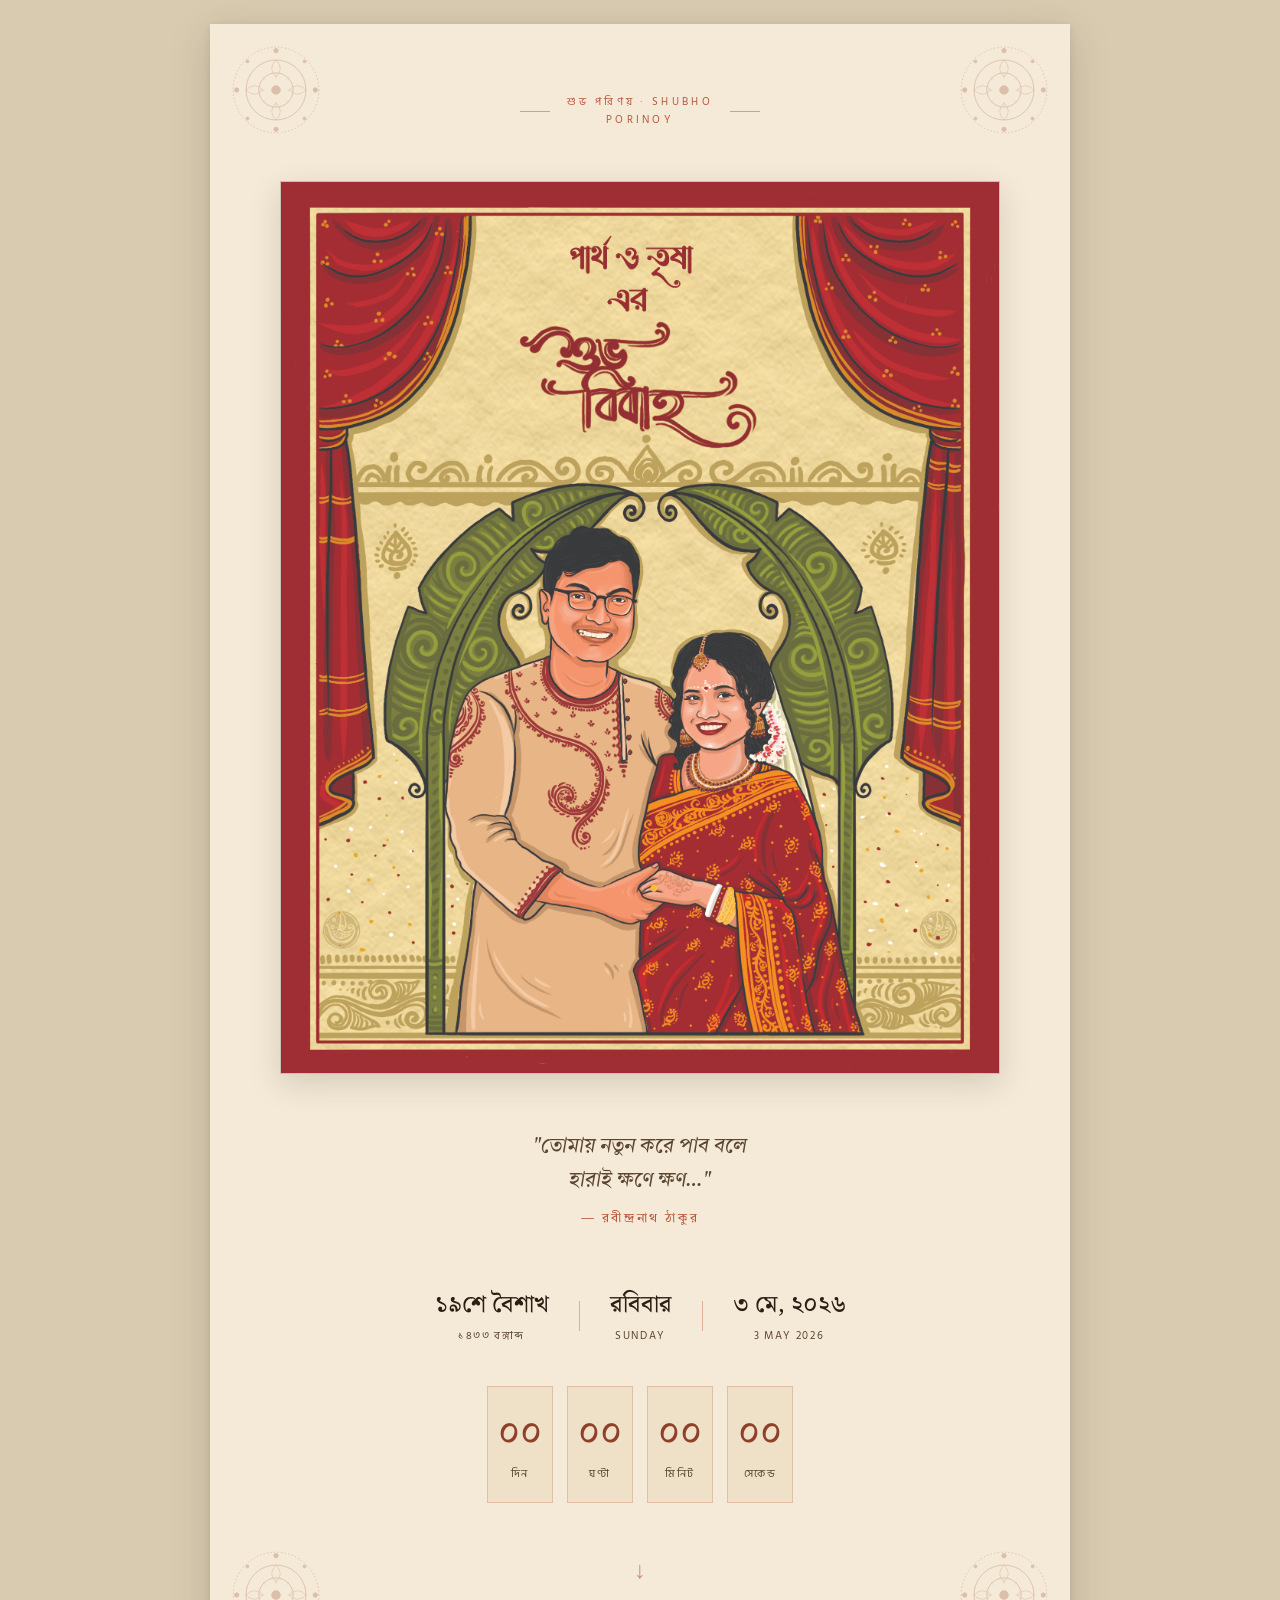
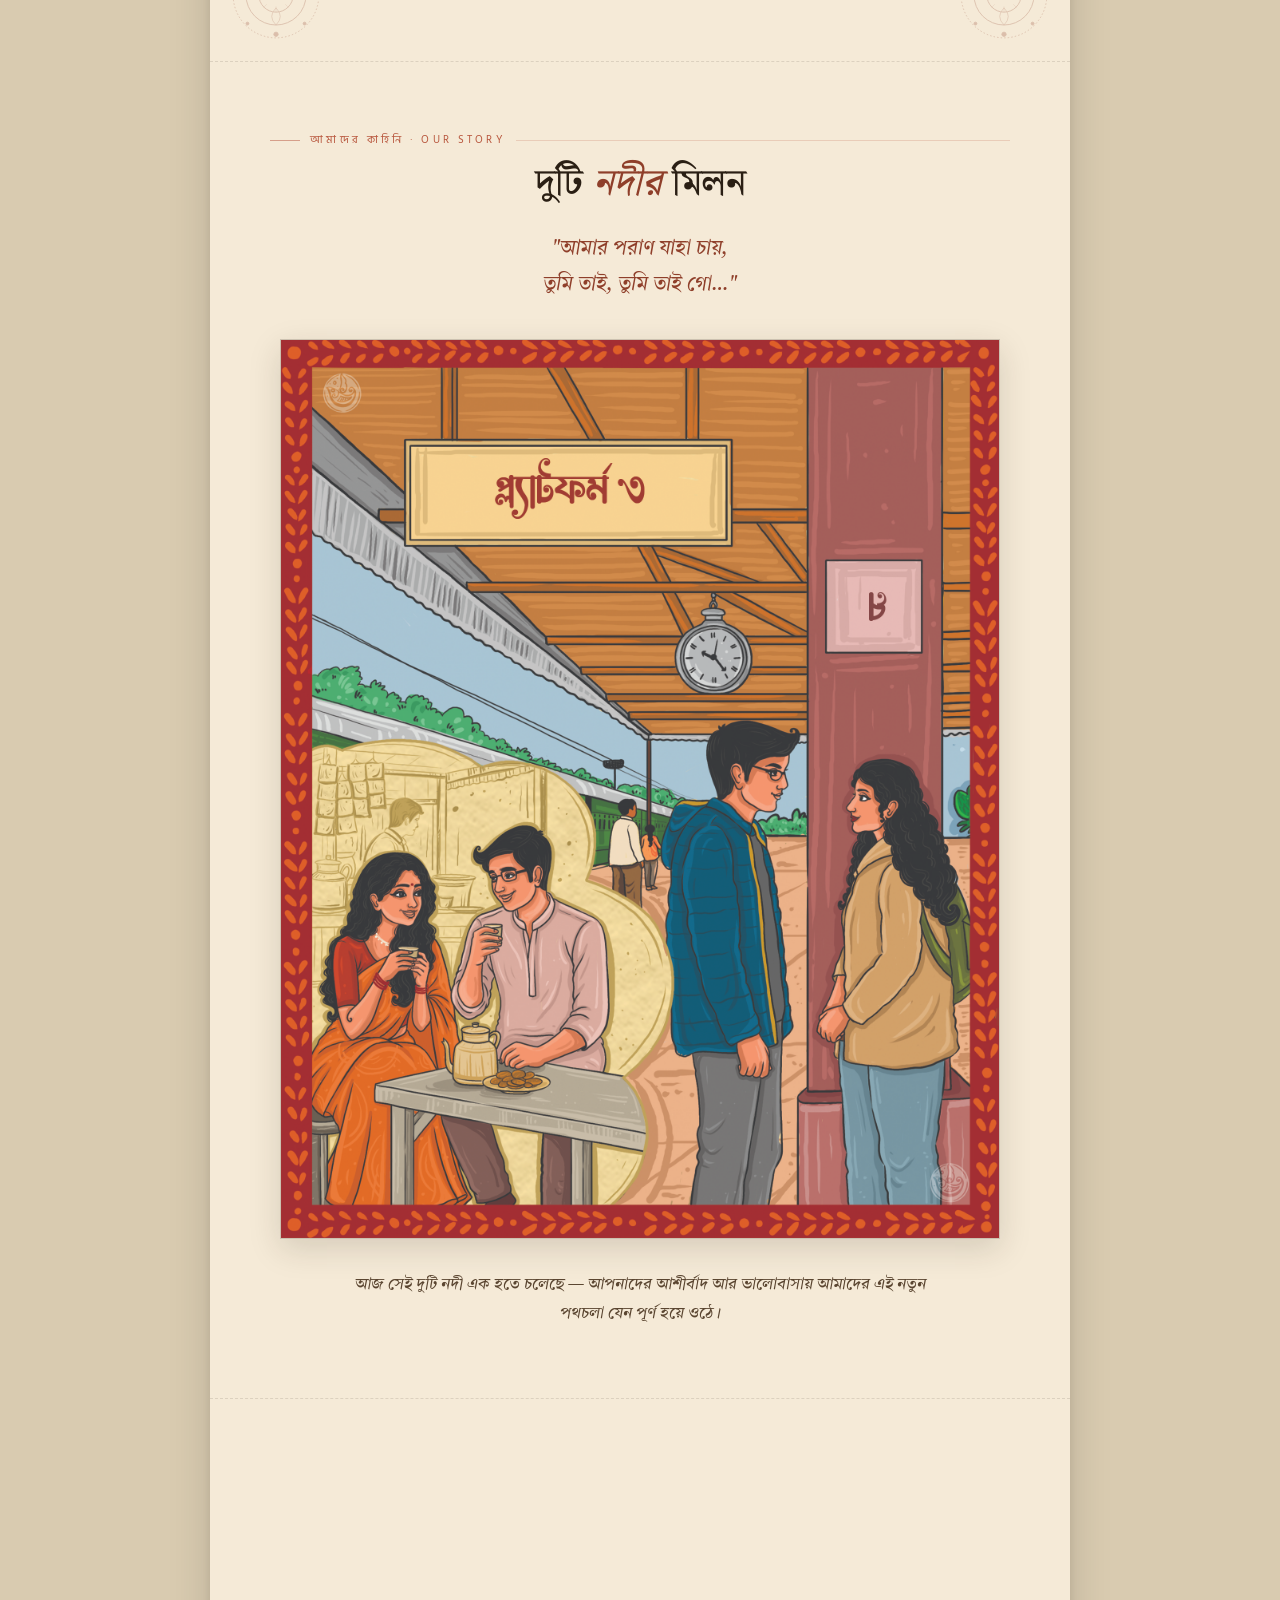
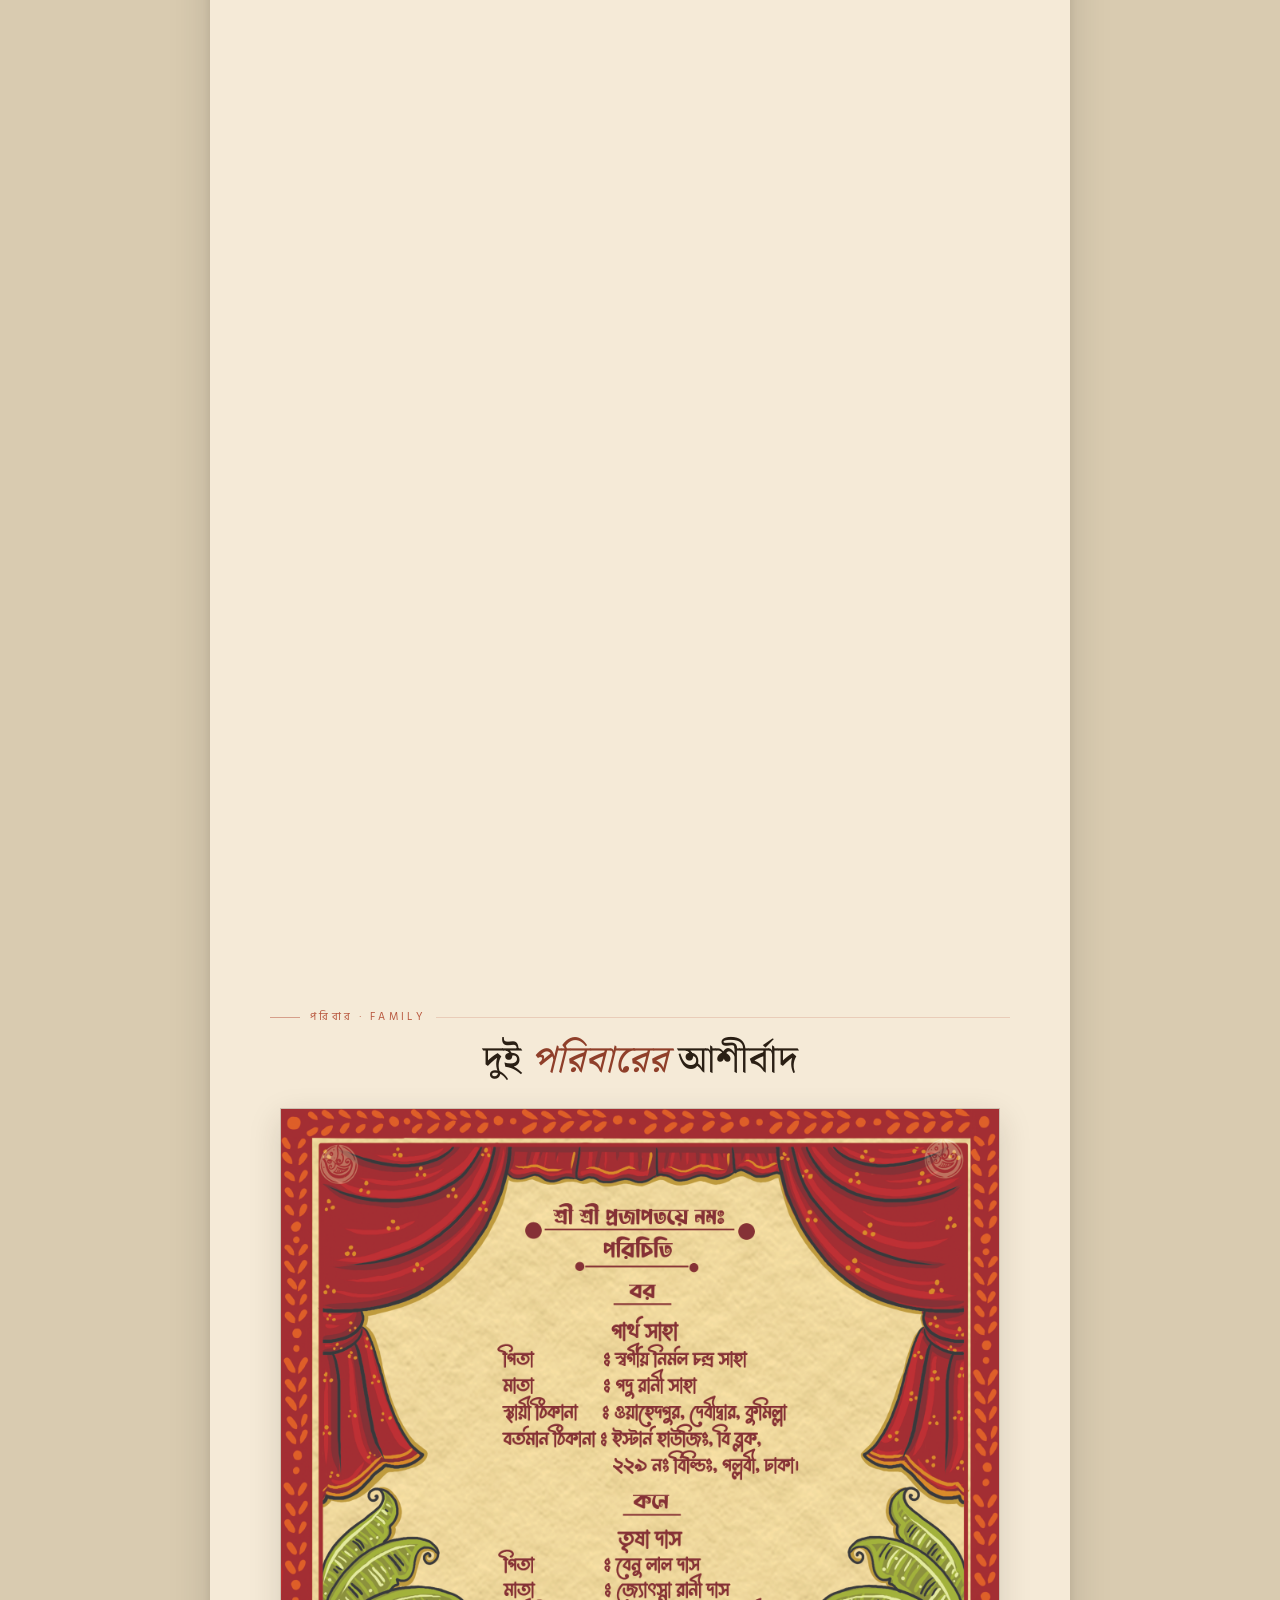
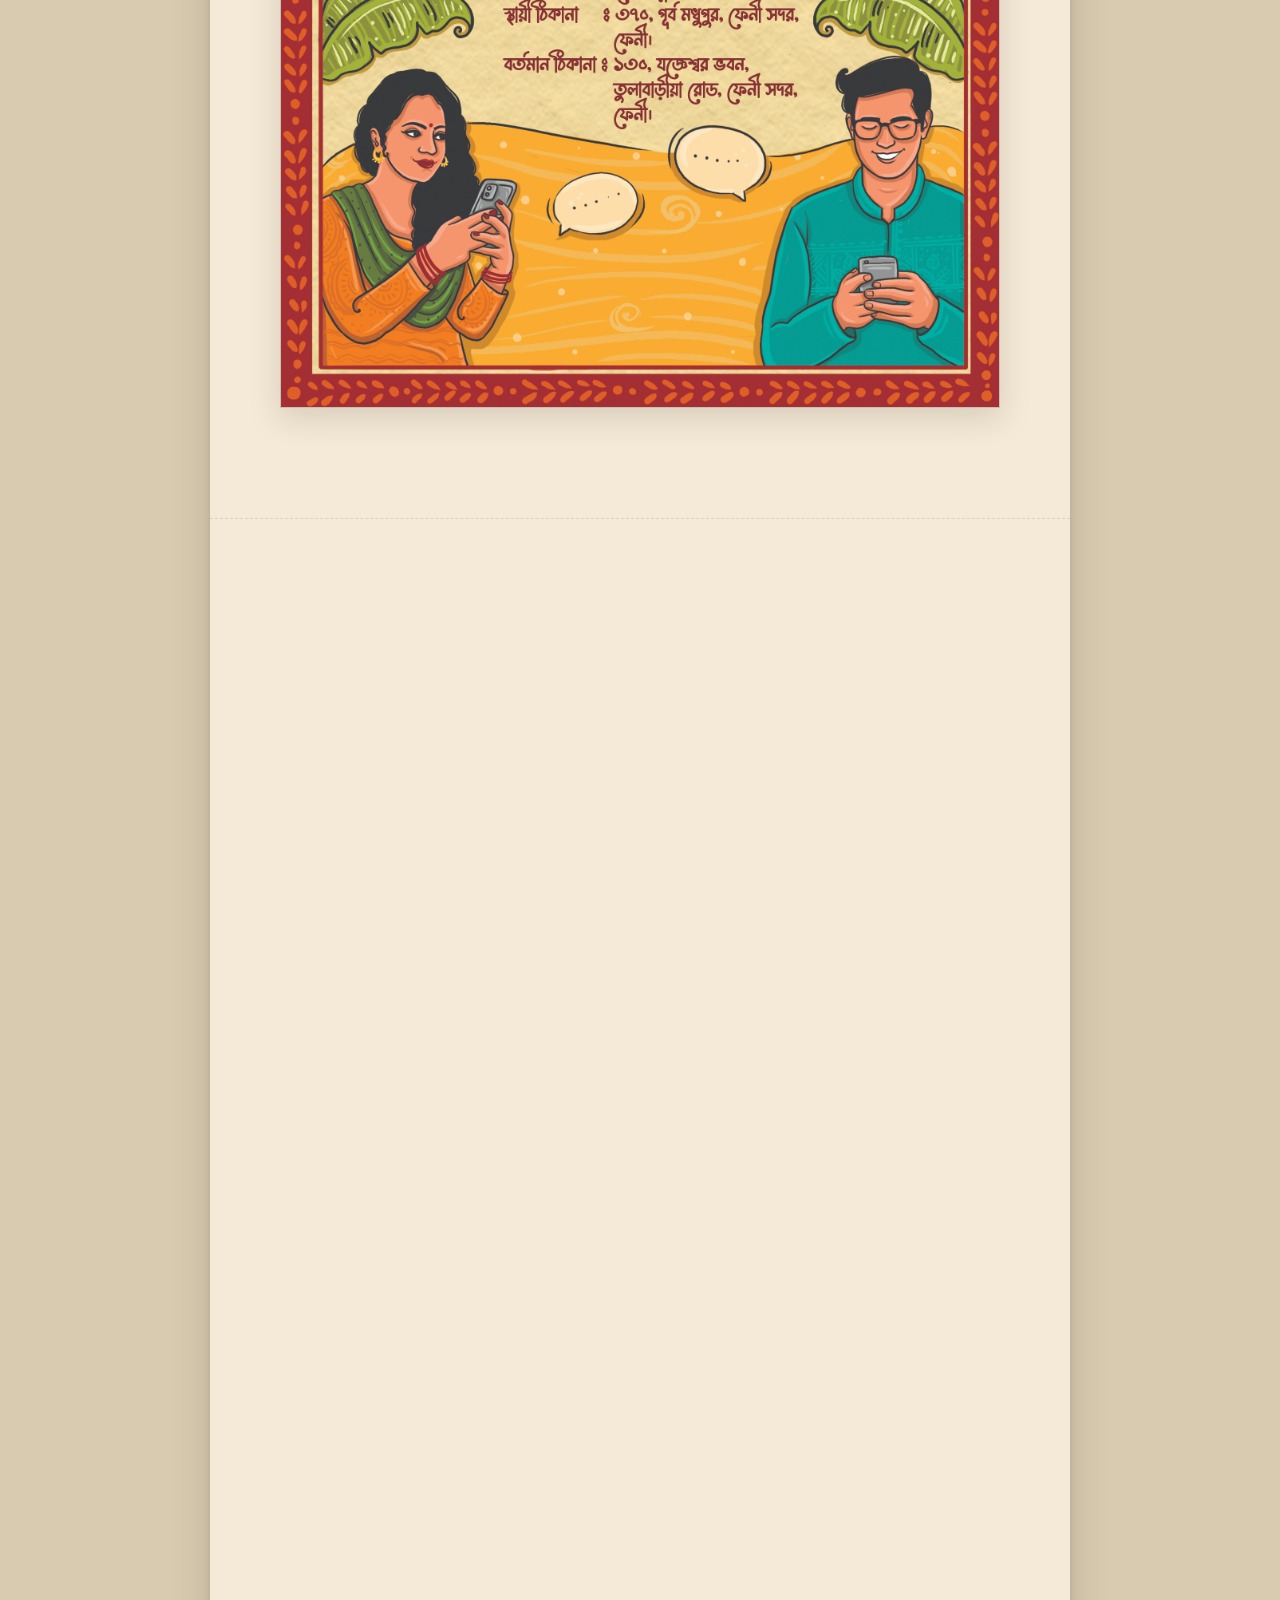
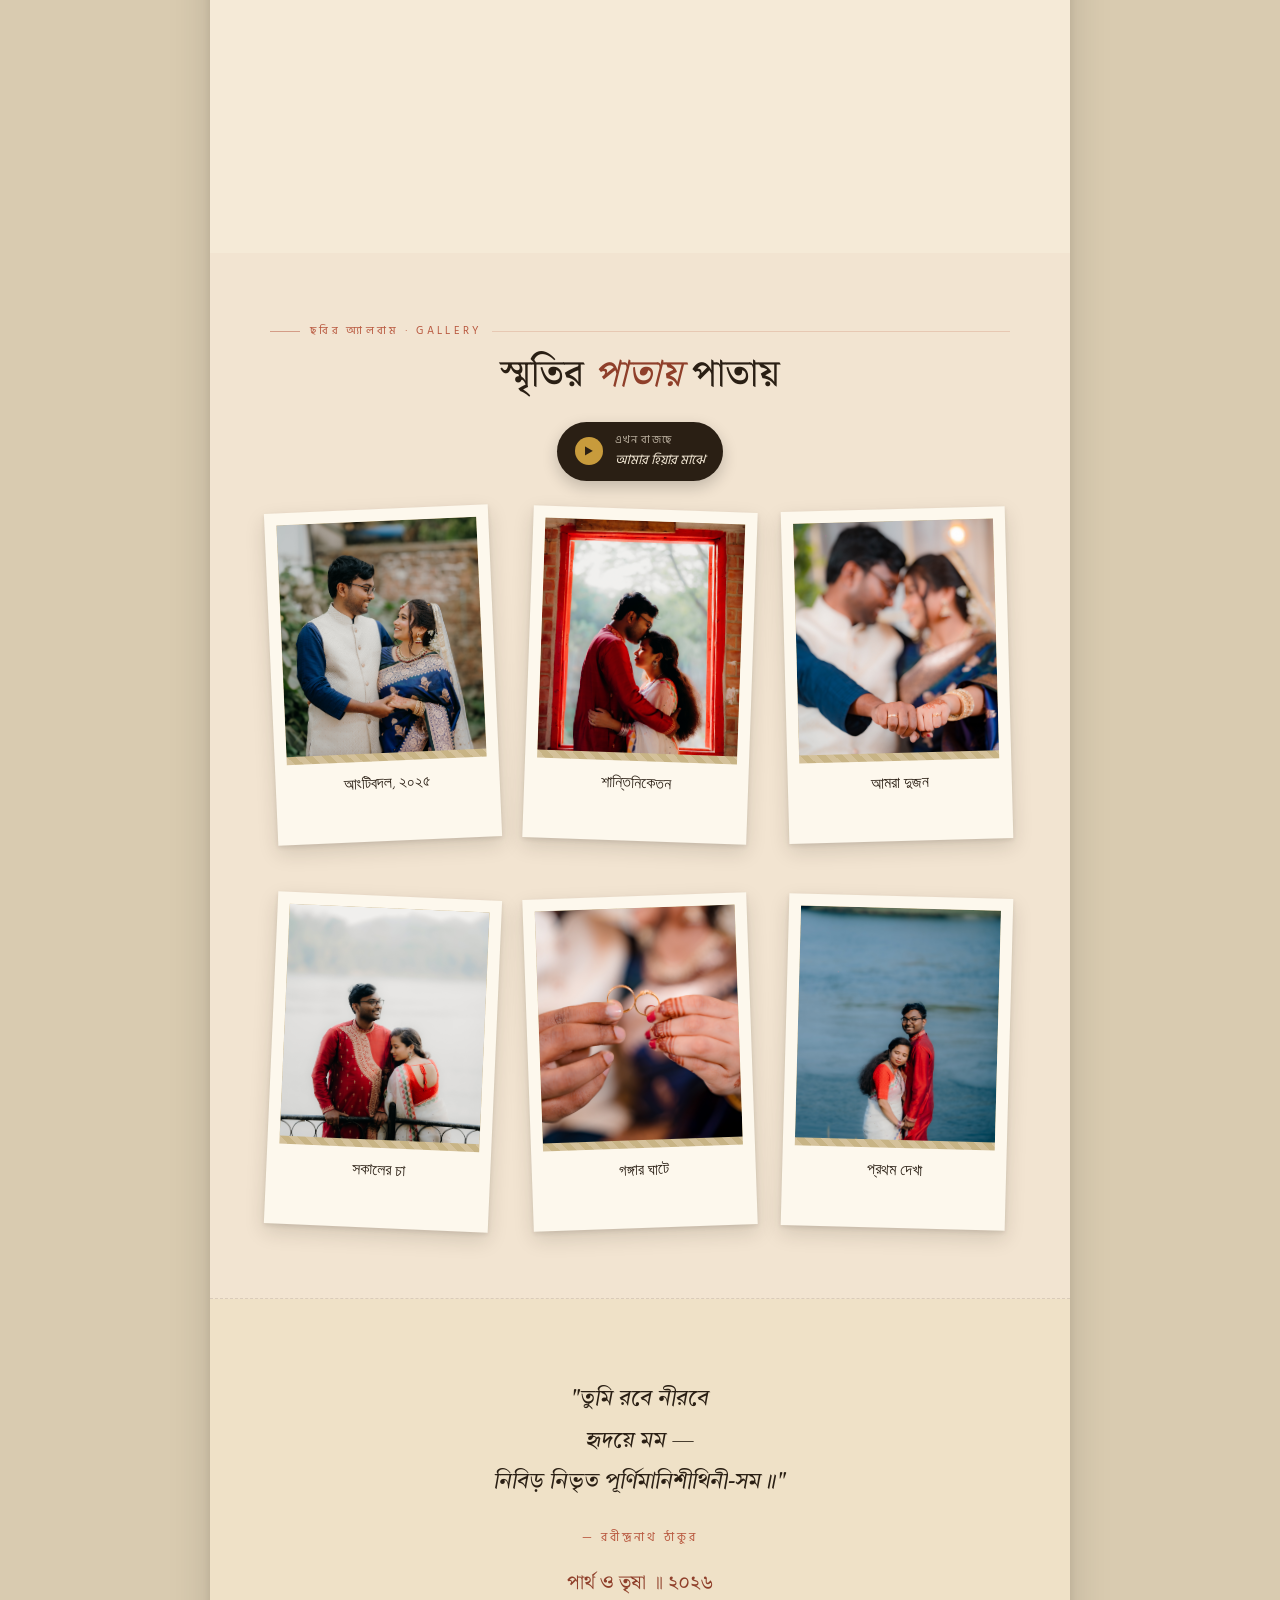
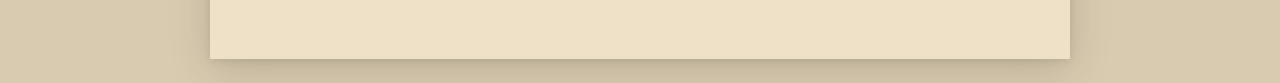
==== invitations/1b095ccc57ca.html @ 1ca2a4e9 "Add Vercel deployment structure with three invitation variants Three slug-based routes, each serving" ====
<!doctype html>
<html lang="bn">
<head>
  <meta charset="utf-8"/>
  <meta name="viewport" content="width=device-width, initial-scale=1"/>
  <meta name="robots" content="noindex,nofollow"/>
  <title>পার্থ ও তৃষা — শুভ পরিণয়</title>
  <link rel="stylesheet" href="/styles.css"/>
  <link rel="preconnect" href="https://fonts.googleapis.com"/>
  <link rel="preconnect" href="https://fonts.gstatic.com" crossorigin/>
  <link href="https://fonts.googleapis.com/css2?family=Tiro+Bangla:ital@0;1&family=Noto+Serif+Bengali:wght@400;500;600;700&family=Hind+Siliguri:wght@300;400;500;600;700&family=Caveat:wght@400;500;600&family=Baloo+Da+2:wght@400;500;600;700&display=swap" rel="stylesheet"/>
</head>
<body data-variant="both">

  <div class="canvas">

    <!-- ============ HERO ============ -->
    <section class="sec hero" id="hero">
      <img class="alpona tl" src="/alpona.svg" alt="" aria-hidden="true"/>
      <img class="alpona tr" src="/alpona.svg" alt="" aria-hidden="true"/>
      <img class="alpona bl" src="/alpona.svg" alt="" aria-hidden="true"/>
      <img class="alpona br" src="/alpona.svg" alt="" aria-hidden="true"/>

      <div class="sec-label hero-label">শুভ পরিণয় · Shubho Porinoy</div>

      <img class="cover" src="/assets/cover.jpg" alt="Partha & Trisha"/>

      <p class="tagline">
        "তোমায় নতুন করে পাব বলে <br/> হারাই ক্ষণে ক্ষণ…"
        <span class="attr">— রবীন্দ্রনাথ ঠাকুর</span>
      </p>

      <div class="date-strip">
        <div class="col">
          <div class="big">১৯শে বৈশাখ</div>
          <div class="sm">১৪৩৩ বঙ্গাব্দ</div>
        </div>
        <div class="sep"></div>
        <div class="col">
          <div class="big">রবিবার</div>
          <div class="sm">Sunday</div>
        </div>
        <div class="sep"></div>
        <div class="col">
          <div class="big">৩ মে, ২০২৬</div>
          <div class="sm">3 May 2026</div>
        </div>
      </div>

      <div class="countdown" id="countdown" data-target="2026-05-03T20:30:00+06:00">
        <div class="unit"><div class="num" data-u="d">--</div><div class="lab">দিন</div></div>
        <div class="unit"><div class="num" data-u="h">--</div><div class="lab">ঘণ্টা</div></div>
        <div class="unit"><div class="num" data-u="m">--</div><div class="lab">মিনিট</div></div>
        <div class="unit"><div class="num" data-u="s">--</div><div class="lab">সেকেন্ড</div></div>
      </div>

      <a href="#story" class="scroll-hint" aria-label="Scroll down">
        <span class="scroll-arrow">↓</span>
      </a>
    </section>

    <!-- ============ OUR STORY ============ -->
    <section class="sec" id="story">
      <div class="sec-label">আমাদের কাহিনি · Our Story</div>
      <h2 class="sec-title">দুটি <span class="em">নদীর</span> মিলন</h2>

      <div class="story-verse-top">
        "আমার পরাণ যাহা চায়,<br/>
        তুমি তাই, তুমি তাই গো…"
      </div>

      <div class="story-image">
        <img class="story-img" src="/assets/platform.jpg" alt="Partha & Trisha"/>
      </div>

      <div class="story-foot-note">
        আজ সেই দুটি নদী এক হতে চলেছে — আপনাদের আশীর্বাদ আর ভালোবাসায় আমাদের এই নতুন পথচলা যেন পূর্ণ হয়ে ওঠে।
      </div>
    </section>

    <!-- ============ CLOSER ============ -->
    <section class="sec" id="closer">
      <div class="sec-label">কাছে আসার গল্প · When Two Hearts Came Closer</div>
      <h2 class="sec-title">পথের <span class="em">সঙ্গী</span></h2>
      <div class="closer-wrap">
        <img class="closer-img" src="/assets/bus_both.jpg" alt="Partha & Trisha — closer"/>
      </div>
    </section>

    <!-- ============ FAMILY ============ -->
    <section class="sec" id="family">
      <div class="sec-label">পরিবার · Family</div>
      <h2 class="sec-title">দুই <span class="em">পরিবারের</span> আশীর্বাদ</h2>
      <div class="family-intro">
        <img class="family-img" src="/assets/intro.jpg" alt="Families"/>
      </div>
    </section>

    <!-- ============ WEDDING DETAILS ============ -->
    <section class="sec" id="wedding">
      <div class="sec-label">শুভ পরিণয় · The Wedding</div>
      <h2 class="sec-title">দুই <span class="em">শুভ</span>লগ্ন</h2>

      <div class="wed-verse-top">
        "আজি যত তারা তব আকাশে<br/>
        সকলের হাসি তব হাসিতে…"
      </div>

      <div class="wed-schedule">
        <img class="wed-schedule-img" src="/assets/schedule_both.jpg" alt="Wedding & Reception schedule"/>
      </div>

      <div class="wed-foot-note">
        আপনাদের শুভাগমন ও আশীর্বাদ একান্ত কাম্য
      </div>
    </section>

    <!-- ============ GALLERY ============ -->
    <section class="sec gallery-sec" id="gallery">
      <div class="sec-label">ছবির অ্যালবাম · Gallery</div>
      <h2 class="sec-title">স্মৃতির <span class="em">পাতায়</span> পাতায়</h2>

      <div class="music-player" id="musicPlayer">
        <button class="play-btn" id="playBtn" aria-label="Play music">▶</button>
        <div class="track">
          <span class="song">এখন বাজছে</span>
          আমার হিয়ার মাঝে
        </div>
        <audio id="bgMusic" src="/assets/Amar_Hiyar_Majhe.mp3" preload="none" loop></audio>
      </div>

      <div class="gallery-wrap">
        <div class="polaroid p1"><div class="pic"><img src="/assets/Engagement1.jpg" alt="Engagement"/></div><div class="cap">আংটিবদল, ২০২৫</div></div>
        <div class="polaroid p2"><div class="pic"><img src="/assets/prewedding1.jpeg" alt="Pre-wedding"/></div><div class="cap">শান্তিনিকেতন</div></div>
        <div class="polaroid p3"><div class="pic"><img src="/assets/Engagement2.jpeg" alt="Portrait"/></div><div class="cap">আমরা দুজন</div></div>
        <div class="polaroid p4"><div class="pic"><img src="/assets/prewedding2.jpeg" alt="Candid"/></div><div class="cap">সকালের চা</div></div>
        <div class="polaroid p5"><div class="pic"><img src="/assets/Engagement3.jpeg" alt="Outdoor"/></div><div class="cap">গঙ্গার ঘাটে</div></div>
        <div class="polaroid p6"><div class="pic"><img src="/assets/prewedding3.jpeg" alt="Laughter"/></div><div class="cap">প্রথম দেখা</div></div>
      </div>
    </section>

    <!-- ============ FOOTER ============ -->
    <footer class="footer-verse">
      <div class="verse">
        "তুমি রবে নীরবে<br/>
        হৃদয়ে মম —<br/>
        নিবিড় নিভৃত পূর্ণিমানিশীথিনী-সম॥"
      </div>
      <div class="attr">— রবীন্দ্রনাথ ঠাকুর</div>
      <div class="names-small">পার্থ ও তৃষা ॥ ২০২৬</div>
    </footer>

  </div>

  <script src="/script.js"></script>
</body>
</html>
---- styles.css ----
/* ============ Base & Variables ============ */
* { box-sizing: border-box; margin: 0; padding: 0; }

:root {
  --paper: #f5ead7;
  --paper-2: #efe1c7;
  --paper-deep: #e8d4b0;
  --ink: #2a1f14;
  --ink-soft: #5a4530;
  --terracotta: #b8573e;
  --terracotta-deep: #8f3f2a;
  --sindoor: #c8371d;
  --moss: #5a6b3e;
  --ochre: #c89b3c;
  --shadow: 0 2px 12px rgba(42, 31, 20, 0.08);
}

html {
  scroll-behavior: smooth;
}

body {
  background: #d9cbb0;
  color: var(--ink);
  font-family: 'Tiro Bangla', 'Noto Serif Bengali', serif;
  line-height: 1.6;
  font-size: 17px;
  -webkit-font-smoothing: antialiased;
}

/* ============ Canvas ============ */
.canvas {
  max-width: 860px;
  margin: 24px auto;
  background: var(--paper);
  min-height: 100vh;
  box-shadow: 0 10px 40px rgba(0, 0, 0, 0.15), 0 2px 8px rgba(0, 0, 0, 0.08);
  position: relative;
  overflow: hidden;
}

/* ============ Section Shell ============ */
section.sec {
  padding: 70px 60px;
  position: relative;
  border-bottom: 1px dashed rgba(42, 31, 20, 0.12);
}

section.sec:last-child {
  border-bottom: none;
}

.sec-label {
  font-family: 'Hind Siliguri', sans-serif;
  font-size: 11px;
  letter-spacing: 0.3em;
  text-transform: uppercase;
  color: var(--terracotta);
  margin-bottom: 12px;
  display: flex;
  align-items: center;
  gap: 10px;
}

.sec-label::before,
.sec-label::after {
  content: '';
  flex: 0 0 30px;
  height: 1px;
  background: var(--terracotta);
  opacity: 0.5;
}

.sec-label::after {
  flex: 1;
  opacity: 0.2;
}

.sec-title {
  font-family: 'Noto Serif Bengali', serif;
  font-weight: 500;
  font-size: 38px;
  color: var(--ink);
  margin-bottom: 24px;
  line-height: 1.2;
  text-align: center;
}

.sec-title .em {
  color: var(--terracotta-deep);
  font-style: italic;
}

/* ============ Hero ============ */
.hero {
  padding: 80px 60px 60px;
  text-align: center;
  position: relative;
  min-height: 100vh;
  min-height: 100svh;
  display: flex;
  flex-direction: column;
  justify-content: center;
  align-items: center;
}

.hero .overline {
  font-family: 'Hind Siliguri', sans-serif;
  font-size: 12px;
  letter-spacing: 0.4em;
  color: var(--terracotta);
  text-transform: uppercase;
  margin-bottom: 30px;
}

.hero .hero-label {
  justify-content: center;
  margin-bottom: 20px;
}

.hero .hero-label::after {
  flex: 0 0 30px;
  opacity: 0.5;
}

.hero .cover {
  width: 100%;
  max-width: 720px;
  height: auto;
  display: block;
  margin: 32px auto 28px;
  border: 1px solid rgba(42, 31, 20, 0.2);
  box-shadow: 0 10px 30px rgba(42, 31, 20, 0.15);
}

.hero .couple {
  font-family: 'Noto Serif Bengali', serif;
  font-weight: 400;
  font-size: 88px;
  line-height: 1.05;
  color: var(--ink);
  margin: 10px 0;
  letter-spacing: -0.01em;
}

.hero .couple .amp {
  display: block;
  font-family: 'Tiro Bangla', serif;
  font-style: italic;
  font-size: 54px;
  color: var(--terracotta);
  margin: 6px 0;
  font-weight: 400;
}

.hero .tagline {
  font-family: 'Tiro Bangla', serif;
  font-style: italic;
  font-size: 20px;
  color: var(--ink-soft);
  max-width: 480px;
  margin: 28px auto 20px;
  line-height: 1.7;
}

.hero .tagline .attr {
  display: block;
  font-size: 13px;
  font-style: normal;
  letter-spacing: 0.2em;
  color: var(--terracotta);
  margin-top: 10px;
}

.hero .date-strip {
  display: flex;
  gap: 30px;
  justify-content: center;
  align-items: center;
  margin-top: 36px;
  font-family: 'Hind Siliguri', sans-serif;
}

.hero .date-strip .col {
  text-align: center;
}

.hero .date-strip .big {
  font-family: 'Noto Serif Bengali', serif;
  font-size: 24px;
  color: var(--ink);
  font-weight: 500;
}

.hero .date-strip .sm {
  font-size: 11px;
  color: var(--ink-soft);
  letter-spacing: 0.15em;
  text-transform: uppercase;
  margin-top: 4px;
}

.hero .date-strip .sep {
  width: 1px;
  height: 30px;
  background: var(--terracotta);
  opacity: 0.4;
}

/* Scroll hint */
.scroll-hint {
  display: inline-block;
  margin-top: 50px;
  color: var(--terracotta);
  text-decoration: none;
  animation: bounce 2s infinite;
  font-size: 24px;
  opacity: 0.6;
}

@keyframes bounce {
  0%, 20%, 50%, 80%, 100% { transform: translateY(0); }
  40% { transform: translateY(-8px); }
  60% { transform: translateY(-4px); }
}

/* Alpona motif */
.alpona {
  position: absolute;
  width: 100px;
  height: 100px;
  opacity: 0.25;
  pointer-events: none;
}

.alpona.tl { top: 16px; left: 16px; }
.alpona.tr { top: 16px; right: 16px; transform: scaleX(-1); }
.alpona.bl { bottom: 16px; left: 16px; transform: scaleY(-1); }
.alpona.br { bottom: 16px; right: 16px; transform: scale(-1); }

/* ============ Countdown ============ */
.countdown {
  display: grid;
  grid-template-columns: repeat(4, 1fr);
  gap: 14px;
  max-width: 520px;
  margin: 40px auto 0;
}

.countdown .unit {
  background: var(--paper-2);
  border: 1px solid rgba(184, 87, 62, 0.25);
  padding: 18px 10px;
  text-align: center;
}

.countdown .num {
  font-family: 'Noto Serif Bengali', serif;
  font-size: 36px;
  color: var(--terracotta-deep);
  font-weight: 500;
}

.countdown .lab {
  font-family: 'Hind Siliguri', sans-serif;
  font-size: 11px;
  letter-spacing: 0.15em;
  text-transform: uppercase;
  color: var(--ink-soft);
  margin-top: 4px;
}

/* ============ Story ============ */
.story-verse-top {
  text-align: center;
  font-family: 'Tiro Bangla', serif;
  font-style: italic;
  font-size: 20px;
  color: var(--terracotta-deep);
  line-height: 1.8;
  margin: 0 auto 36px;
  max-width: 520px;
}

.story-image {
  max-width: 720px;
  margin: 0 auto;
}

.story-img {
  width: 100%;
  height: auto;
  display: block;
  border: 1px solid rgba(42, 31, 20, 0.2);
  box-shadow: 0 10px 30px rgba(42, 31, 20, 0.15);
}

.story-foot-note {
  text-align: center;
  font-family: 'Tiro Bangla', serif;
  font-style: italic;
  font-size: 16px;
  color: var(--ink-soft);
  margin: 32px auto 0;
  max-width: 600px;
  line-height: 1.8;
}

/* ============ Closer ============ */
.closer-wrap {
  max-width: 720px;
  margin: 0 auto;
}

.closer-img {
  width: 100%;
  height: auto;
  display: block;
  border: 1px solid rgba(42, 31, 20, 0.2);
  box-shadow: 0 10px 30px rgba(42, 31, 20, 0.15);
}

/* ============ Wedding Details ============ */
.wed-verse-top {
  text-align: center;
  font-family: 'Tiro Bangla', serif;
  font-style: italic;
  font-size: 20px;
  color: var(--terracotta-deep);
  line-height: 1.8;
  margin-bottom: 36px;
  max-width: 520px;
  margin-left: auto;
  margin-right: auto;
}

.wed-two {
  display: grid;
  grid-template-columns: 1fr 1fr;
  gap: 24px;
  max-width: 820px;
  margin: 0 auto;
}

.wed-card {
  background: var(--paper-2);
  border: 1px solid rgba(184, 87, 62, 0.3);
  padding: 36px 28px 32px;
  text-align: center;
  position: relative;
}

.wed-card::before,
.wed-card::after {
  content: '';
  position: absolute;
  width: 28px;
  height: 28px;
  border: 1px solid var(--terracotta);
}

.wed-card::before { top: 8px; left: 8px; border-right: none; border-bottom: none; }
.wed-card::after { bottom: 8px; right: 8px; border-left: none; border-top: none; }

.wed-eyebrow {
  font-family: 'Hind Siliguri', sans-serif;
  font-size: 10px;
  letter-spacing: 0.3em;
  text-transform: uppercase;
  color: var(--terracotta);
  margin-bottom: 8px;
}

.wed-head {
  font-family: 'Noto Serif Bengali', serif;
  font-size: 26px;
  color: var(--ink);
  margin-bottom: 6px;
  font-weight: 500;
}

.wed-sep {
  color: var(--terracotta);
  font-family: 'Noto Serif Bengali', serif;
  font-size: 18px;
  margin-bottom: 18px;
}

.wed-row {
  display: grid;
  grid-template-columns: 70px 1fr;
  gap: 14px;
  text-align: left;
  padding: 12px 0;
  border-top: 1px dashed rgba(42, 31, 20, 0.18);
  align-items: baseline;
}

.wed-row .k {
  font-family: 'Hind Siliguri', sans-serif;
  font-size: 10px;
  letter-spacing: 0.2em;
  text-transform: uppercase;
  color: var(--terracotta);
  padding-top: 3px;
}

.wed-row .v {
  font-family: 'Noto Serif Bengali', serif;
  font-size: 16px;
  color: var(--ink);
  line-height: 1.5;
}

.wed-row .v em {
  display: block;
  font-family: 'Tiro Bangla', serif;
  font-style: italic;
  font-size: 13px;
  color: var(--ink-soft);
  margin-top: 3px;
  font-weight: 400;
}

.wed-schedule {
  max-width: 860px;
  margin: 40px auto 0;
}

.wed-schedule-img {
  width: 100%;
  height: auto;
  display: block;
  object-fit: contain;
  border: 1px solid rgba(42, 31, 20, 0.2);
  box-shadow: 0 10px 30px rgba(42, 31, 20, 0.15);
}

.wed-foot-note {
  text-align: center;
  font-family: 'Tiro Bangla', serif;
  font-style: italic;
  font-size: 16px;
  color: var(--ink-soft);
  margin-top: 32px;
}

/* ============ Gallery ============ */
.gallery-sec {
  background: rgba(184, 87, 62, 0.04);
}

.gallery-wrap {
  display: grid;
  grid-template-columns: repeat(3, 1fr);
  gap: 56px 32px;
  justify-items: center;
  margin-top: 28px;
}

.polaroid {
  background: #fdf8ed;
  padding: 12px 12px 44px;
  box-shadow: 0 8px 20px rgba(42, 31, 20, 0.15), 0 2px 4px rgba(42, 31, 20, 0.1);
  transition: transform 0.3s;
}

.polaroid:hover {
  transform: rotate(0deg) scale(1.04) !important;
  z-index: 10;
}

.polaroid .pic {
  width: 200px;
  height: 240px;
  background: repeating-linear-gradient(45deg, #d4c19a, #d4c19a 6px, #c8b485 6px, #c8b485 12px);
  display: flex;
  align-items: flex-end;
  justify-content: center;
  padding-bottom: 8px;
  font-family: 'Hind Siliguri', sans-serif;
  font-size: 10px;
  color: #6a5438;
  letter-spacing: 0.1em;
  text-transform: uppercase;
  overflow: hidden;
}

.polaroid .pic img {
  width: 100%;
  height: 100%;
  object-fit: cover;
  display: block;
}

.polaroid .cap {
  font-family: 'Caveat', cursive;
  font-size: 16px;
  color: var(--ink);
  text-align: center;
  margin-top: 10px;
}

.polaroid.p1 { transform: rotate(-2.5deg); }
.polaroid.p2 { transform: rotate(2deg); }
.polaroid.p3 { transform: rotate(-1.5deg); }
.polaroid.p4 { transform: rotate(2.5deg); }
.polaroid.p5 { transform: rotate(-2deg); }
.polaroid.p6 { transform: rotate(1.5deg); }

.gallery-note {
  text-align: center;
  font-family: 'Tiro Bangla', serif;
  font-style: italic;
  color: var(--ink-soft);
  margin-top: 40px;
  font-size: 15px;
}

/* Music Player */
.music-player {
  background: var(--ink);
  color: var(--paper);
  padding: 10px 18px;
  border-radius: 40px;
  display: flex;
  align-items: center;
  gap: 12px;
  font-family: 'Hind Siliguri', sans-serif;
  font-size: 13px;
  box-shadow: 0 6px 16px rgba(0, 0, 0, 0.2);
  margin: 8px auto 0;
  width: fit-content;
}

.music-player .play-btn {
  width: 28px;
  height: 28px;
  border-radius: 50%;
  background: var(--ochre);
  color: var(--ink);
  display: flex;
  align-items: center;
  justify-content: center;
  font-size: 11px;
  border: none;
  cursor: pointer;
  transition: transform 0.2s;
}

.music-player .play-btn:hover {
  transform: scale(1.1);
}

.music-player .track {
  font-style: italic;
}

.music-player .track .song {
  display: block;
  font-size: 11px;
  opacity: 0.7;
  font-style: normal;
  letter-spacing: 0.1em;
}

/* ============ Venue ============ */
.venue {
  display: grid;
  grid-template-columns: 1fr 1.2fr;
  gap: 30px;
  align-items: stretch;
}

.venue .map-ph {
  background: var(--paper-deep);
  position: relative;
  display: flex;
  align-items: center;
  justify-content: center;
  font-family: 'Hind Siliguri', sans-serif;
  color: var(--ink-soft);
  font-size: 12px;
  letter-spacing: 0.15em;
  text-transform: uppercase;
}

.venue .venue-img {
  width: 100%;
  height: auto;
  display: block;
  background: var(--paper);
}

.venue .map-ph .pin {
  position: absolute;
  color: var(--sindoor);
  font-size: 28px;
  top: 40%;
  left: 50%;
  transform: translate(-50%, -50%);
}

.venue .map-ph .map-label {
  margin-top: 60px;
}

.venue-info h4 {
  font-family: 'Noto Serif Bengali', serif;
  font-size: 26px;
  margin-bottom: 10px;
}

.venue-info .venue-en {
  font-family: 'Hind Siliguri', sans-serif;
  font-size: 13px;
  letter-spacing: 0.1em;
  color: var(--terracotta);
  text-transform: uppercase;
}

.venue-info .venue-addr {
  font-family: 'Tiro Bangla', serif;
  color: var(--ink-soft);
  margin: 10px 0 6px;
  line-height: 1.7;
}

.venue-info .venue-note {
  font-family: 'Tiro Bangla', serif;
  font-style: italic;
  color: var(--ink-soft);
  margin-top: 10px;
  line-height: 1.7;
}

.venue-info .dir-btn {
  display: inline-block;
  margin-top: 14px;
  padding: 10px 20px;
  border: 1px solid var(--terracotta);
  color: var(--terracotta-deep);
  text-decoration: none;
  font-family: 'Hind Siliguri', sans-serif;
  font-size: 13px;
  letter-spacing: 0.1em;
  transition: all 0.2s;
}

.venue-info .dir-btn:hover {
  background: var(--terracotta);
  color: var(--paper);
}

/* ============ Family ============ */
.family-intro {
  max-width: 720px;
  margin: 0 auto 40px;
}

.family-img {
  width: 100%;
  height: auto;
  display: block;
  border: 1px solid rgba(42, 31, 20, 0.2);
  box-shadow: 0 10px 30px rgba(42, 31, 20, 0.15);
}

.family {
  display: grid;
  grid-template-columns: 1fr auto 1fr;
  gap: 40px;
  align-items: center;
  max-width: 680px;
  margin: 0 auto;
  text-align: center;
}

.family .side h4 {
  font-family: 'Hind Siliguri', sans-serif;
  font-size: 12px;
  letter-spacing: 0.3em;
  text-transform: uppercase;
  color: var(--terracotta);
  margin-bottom: 14px;
}

.family .side .names {
  font-family: 'Noto Serif Bengali', serif;
  font-size: 18px;
  line-height: 1.8;
  color: var(--ink);
}

.family .side .names.highlight {
  margin-top: 14px;
  color: var(--terracotta-deep);
}

.family .side .role {
  font-family: 'Tiro Bangla', serif;
  font-style: italic;
  font-size: 13px;
  color: var(--ink-soft);
  margin-top: 2px;
  margin-bottom: 8px;
}

.family .divider {
  font-family: 'Noto Serif Bengali', serif;
  font-size: 40px;
  color: var(--terracotta);
  font-style: italic;
}

/* ============ Footer Verse ============ */
.footer-verse {
  text-align: center;
  padding: 80px 40px 60px;
  background: var(--paper-2);
}

.footer-verse .verse {
  font-family: 'Tiro Bangla', serif;
  font-style: italic;
  font-size: 22px;
  color: var(--ink);
  line-height: 1.9;
  max-width: 520px;
  margin: 0 auto;
}

.footer-verse .attr {
  font-family: 'Hind Siliguri', sans-serif;
  font-size: 12px;
  letter-spacing: 0.25em;
  text-transform: uppercase;
  color: var(--terracotta);
  margin-top: 24px;
}

.footer-verse .names-small {
  font-family: 'Noto Serif Bengali', serif;
  font-size: 20px;
  margin-top: 20px;
  color: var(--terracotta-deep);
}

/* ============ Scroll Animations ============ */
.sec {
  opacity: 0;
  transform: translateY(30px);
  transition: opacity 0.8s ease, transform 0.8s ease;
}

.sec.visible {
  opacity: 1;
  transform: translateY(0);
}

.hero {
  opacity: 1;
  transform: none;
}

/* ============ Responsive — Tablet ============ */
@media (max-width: 860px) {
  .canvas {
    margin: 0;
    box-shadow: none;
  }

  section.sec {
    padding: 60px 36px;
  }

  .hero {
    padding: 70px 36px 60px;
  }

  .hero .couple {
    font-size: 72px;
  }

  .hero .couple .amp {
    font-size: 44px;
  }

  .sec-title {
    font-size: 32px;
  }

  .polaroid .pic {
    width: 170px;
    height: 200px;
  }

  .gallery-wrap {
    gap: 44px 24px;
  }
}

/* ============ Responsive — Mobile ============ */
@media (max-width: 720px) {
  .canvas {
    margin: 0;
  }

  section.sec {
    padding: 50px 24px;
  }

  .hero .cover {
    max-width: 100%;
    margin-bottom: 24px;
  }

  .hero {
    padding: 60px 24px;
    min-height: 100vh;
    min-height: 100svh;
  }

  .hero .couple {
    font-size: 56px;
  }

  .hero .couple .amp {
    font-size: 36px;
  }

  .hero .tagline {
    font-size: 17px;
  }

  .hero .date-strip {
    flex-direction: column;
    gap: 16px;
  }

  .hero .date-strip .sep {
    width: 40px;
    height: 1px;
  }

  .sec-title {
    font-size: 28px;
  }

  /* Story (mirrors wedding section) */
  .story-verse-top {
    font-size: 17px;
  }

  /* Wedding details */
  .wed-two {
    grid-template-columns: 1fr;
  }

  .wed-schedule {
    margin-top: 28px;
  }

  .wed-verse-top {
    font-size: 17px;
  }

  .wed-head {
    font-size: 22px;
  }

  /* Gallery */
  .gallery-wrap {
    grid-template-columns: 1fr 1fr;
    gap: 30px 16px;
  }

  .polaroid .pic {
    width: 140px;
    height: 170px;
  }

  /* Venue */
  .venue {
    grid-template-columns: 1fr;
  }


  /* Family */
  .family-intro {
    margin-bottom: 28px;
  }

  .family {
    grid-template-columns: 1fr;
    gap: 20px;
  }

  .family .divider {
    transform: rotate(90deg);
  }

  /* Countdown — stays single horizontal row */
  .countdown {
    grid-template-columns: repeat(4, 1fr);
    gap: 8px;
    max-width: 100%;
  }

  .countdown .unit {
    padding: 12px 4px;
  }

  .countdown .num {
    font-size: 24px;
  }

  .countdown .lab {
    font-size: 9px;
    letter-spacing: 0.1em;
  }

  /* Alpona — shrink and tuck into corners so they don't overlap content */
  .alpona {
    width: 70px;
    height: 70px;
    opacity: 0.2;
  }

  .alpona.tl { top: 12px; left: 12px; }
  .alpona.tr { top: 12px; right: 12px; }
  .alpona.bl { bottom: 12px; left: 12px; }
  .alpona.br { bottom: 12px; right: 12px; }

  /* Footer */
  .footer-verse {
    padding: 60px 24px 40px;
  }

  .footer-verse .verse {
    font-size: 19px;
  }
}

/* ============ Responsive — Small Mobile ============ */
@media (max-width: 420px) {
  .hero .couple {
    font-size: 44px;
  }

  .hero .couple .amp {
    font-size: 28px;
  }

  .hero .overline {
    font-size: 10px;
    letter-spacing: 0.3em;
  }

  .sec-title {
    font-size: 24px;
  }

  .countdown {
    gap: 6px;
  }

  .countdown .unit {
    padding: 10px 2px;
  }

  .countdown .num {
    font-size: 20px;
  }

  .countdown .lab {
    font-size: 8px;
    letter-spacing: 0.08em;
  }

  .alpona {
    width: 50px;
    height: 50px;
  }

  .alpona.tl { top: 8px; left: 8px; }
  .alpona.tr { top: 8px; right: 8px; }
  .alpona.bl { bottom: 8px; left: 8px; }
  .alpona.br { bottom: 8px; right: 8px; }

  .polaroid .pic {
    width: 120px;
    height: 145px;
  }

  .polaroid {
    padding: 10px 10px 36px;
  }

  .polaroid .cap {
    font-size: 14px;
  }

  .gallery-wrap {
    gap: 24px 12px;
  }

  .wed-card {
    padding: 28px 18px 24px;
  }

  .wed-row {
    grid-template-columns: 60px 1fr;
    gap: 10px;
  }

  .family .side .names {
    font-size: 16px;
  }

  .footer-verse .verse {
    font-size: 17px;
  }
}
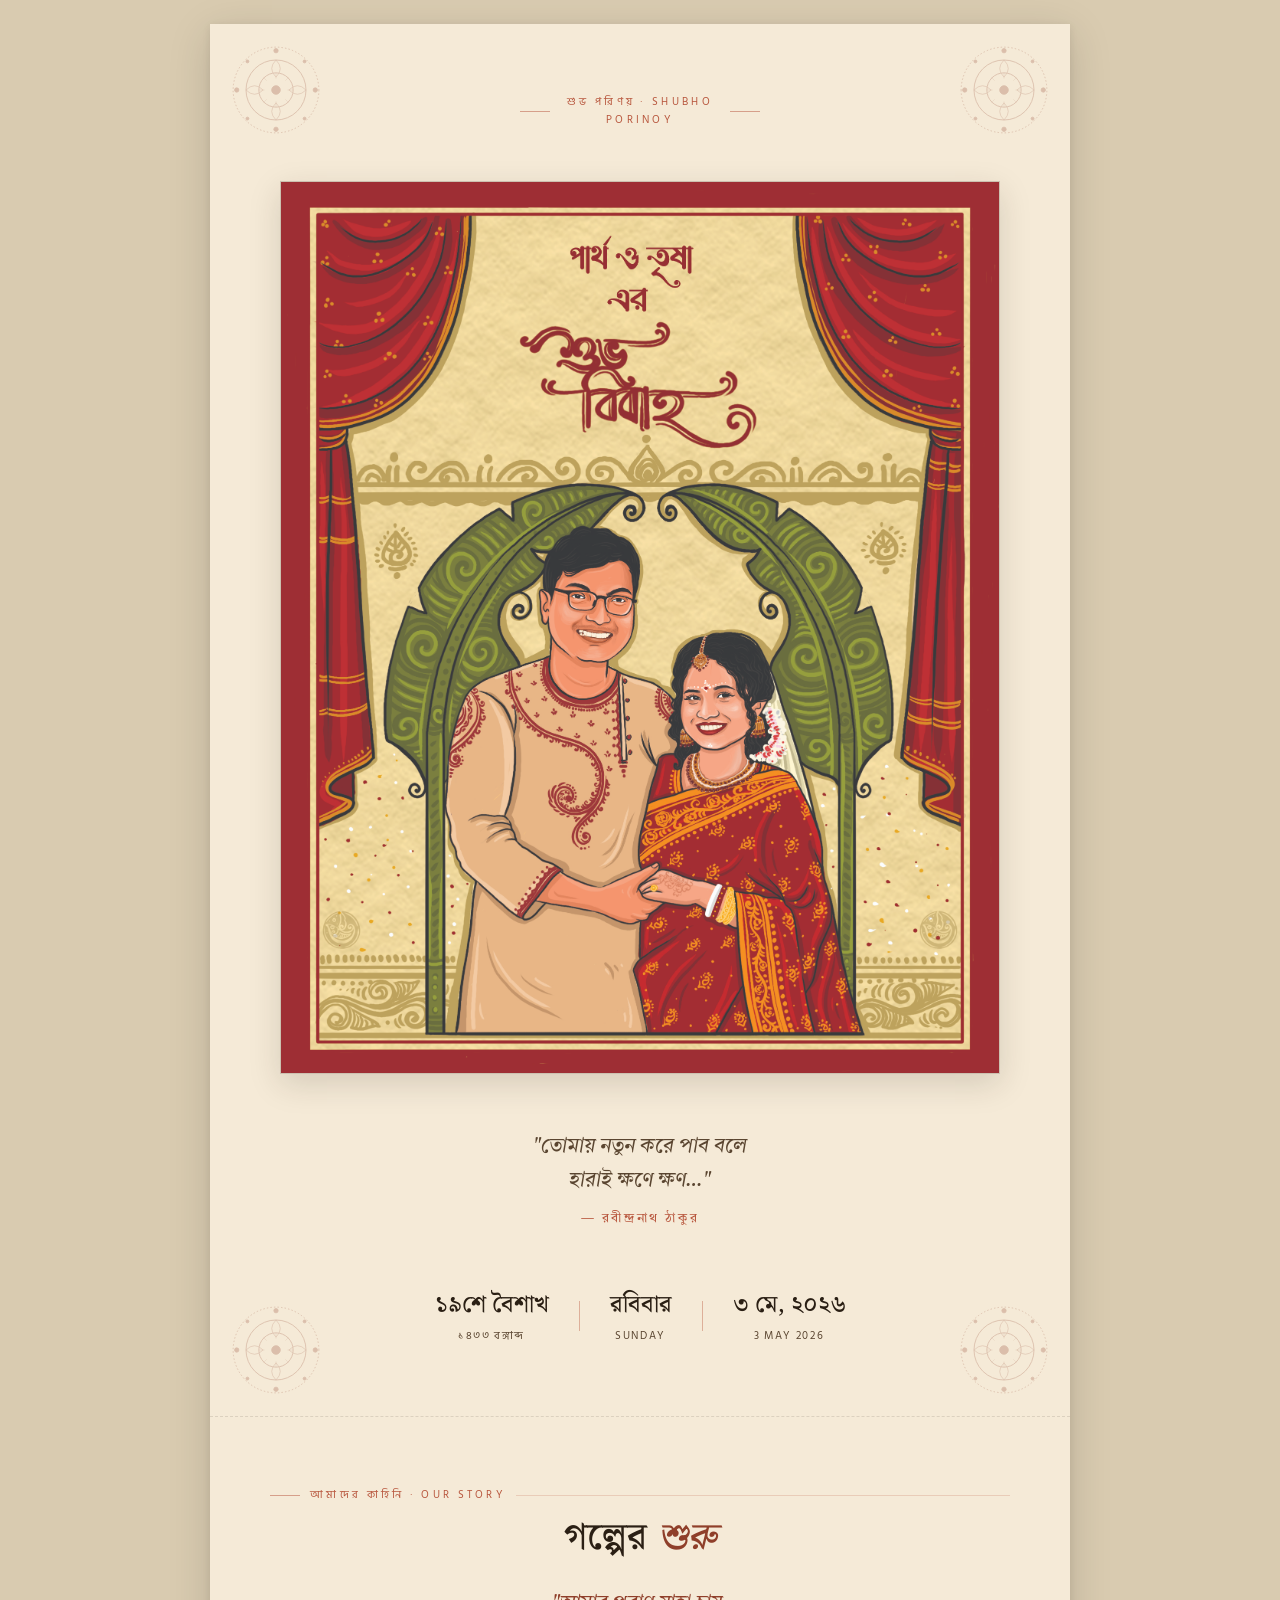
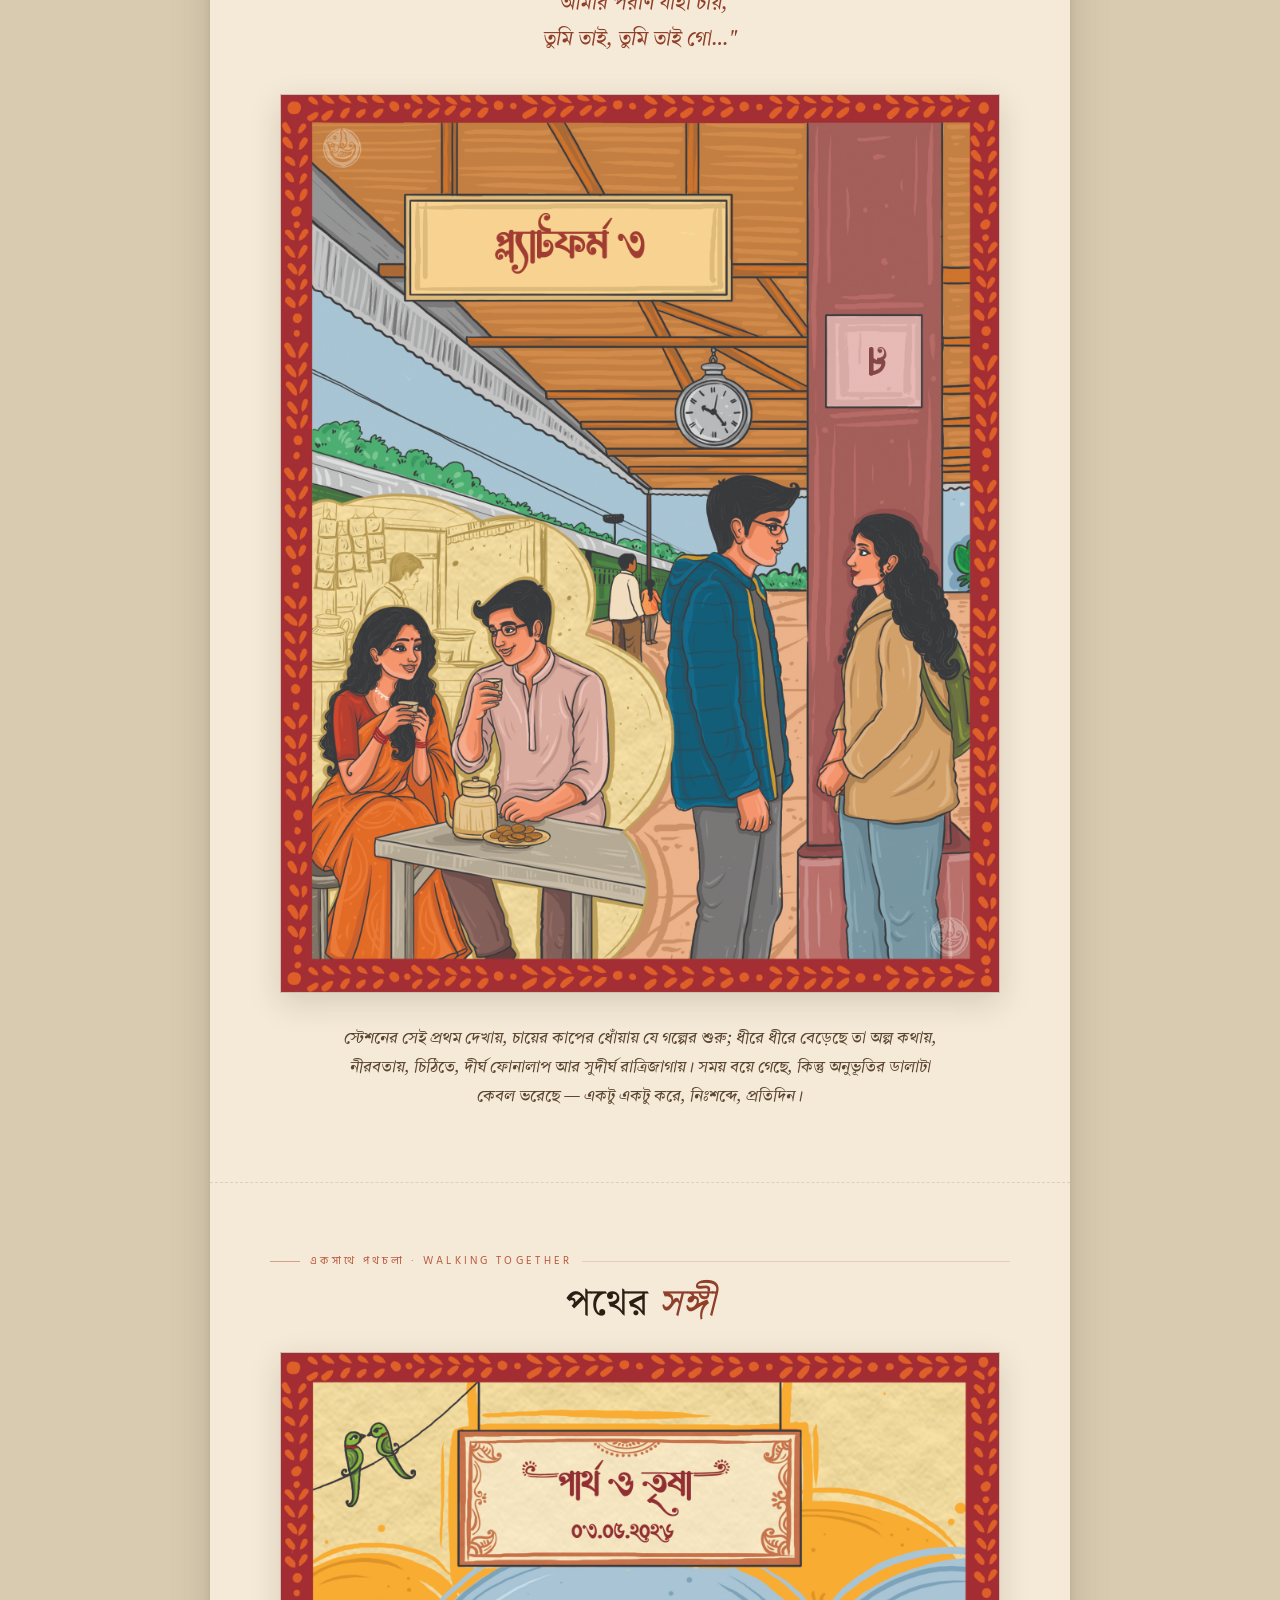
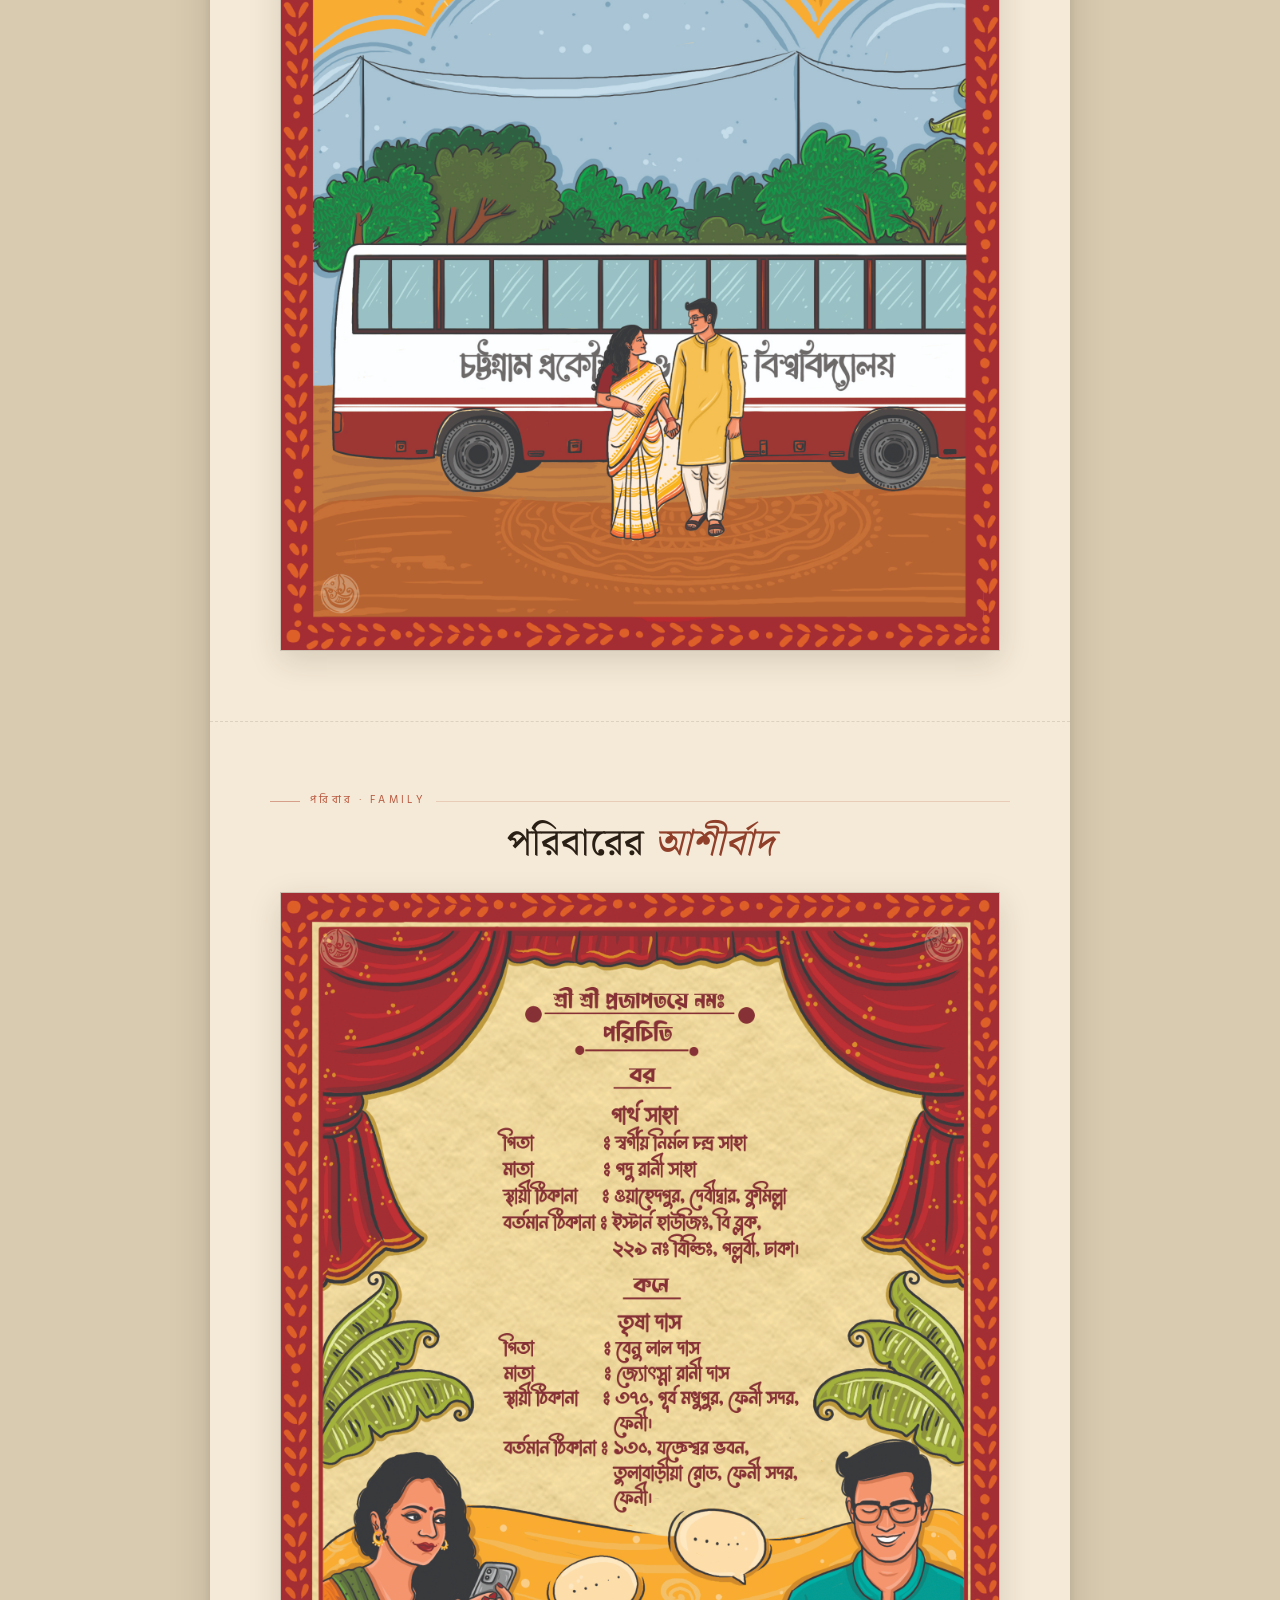
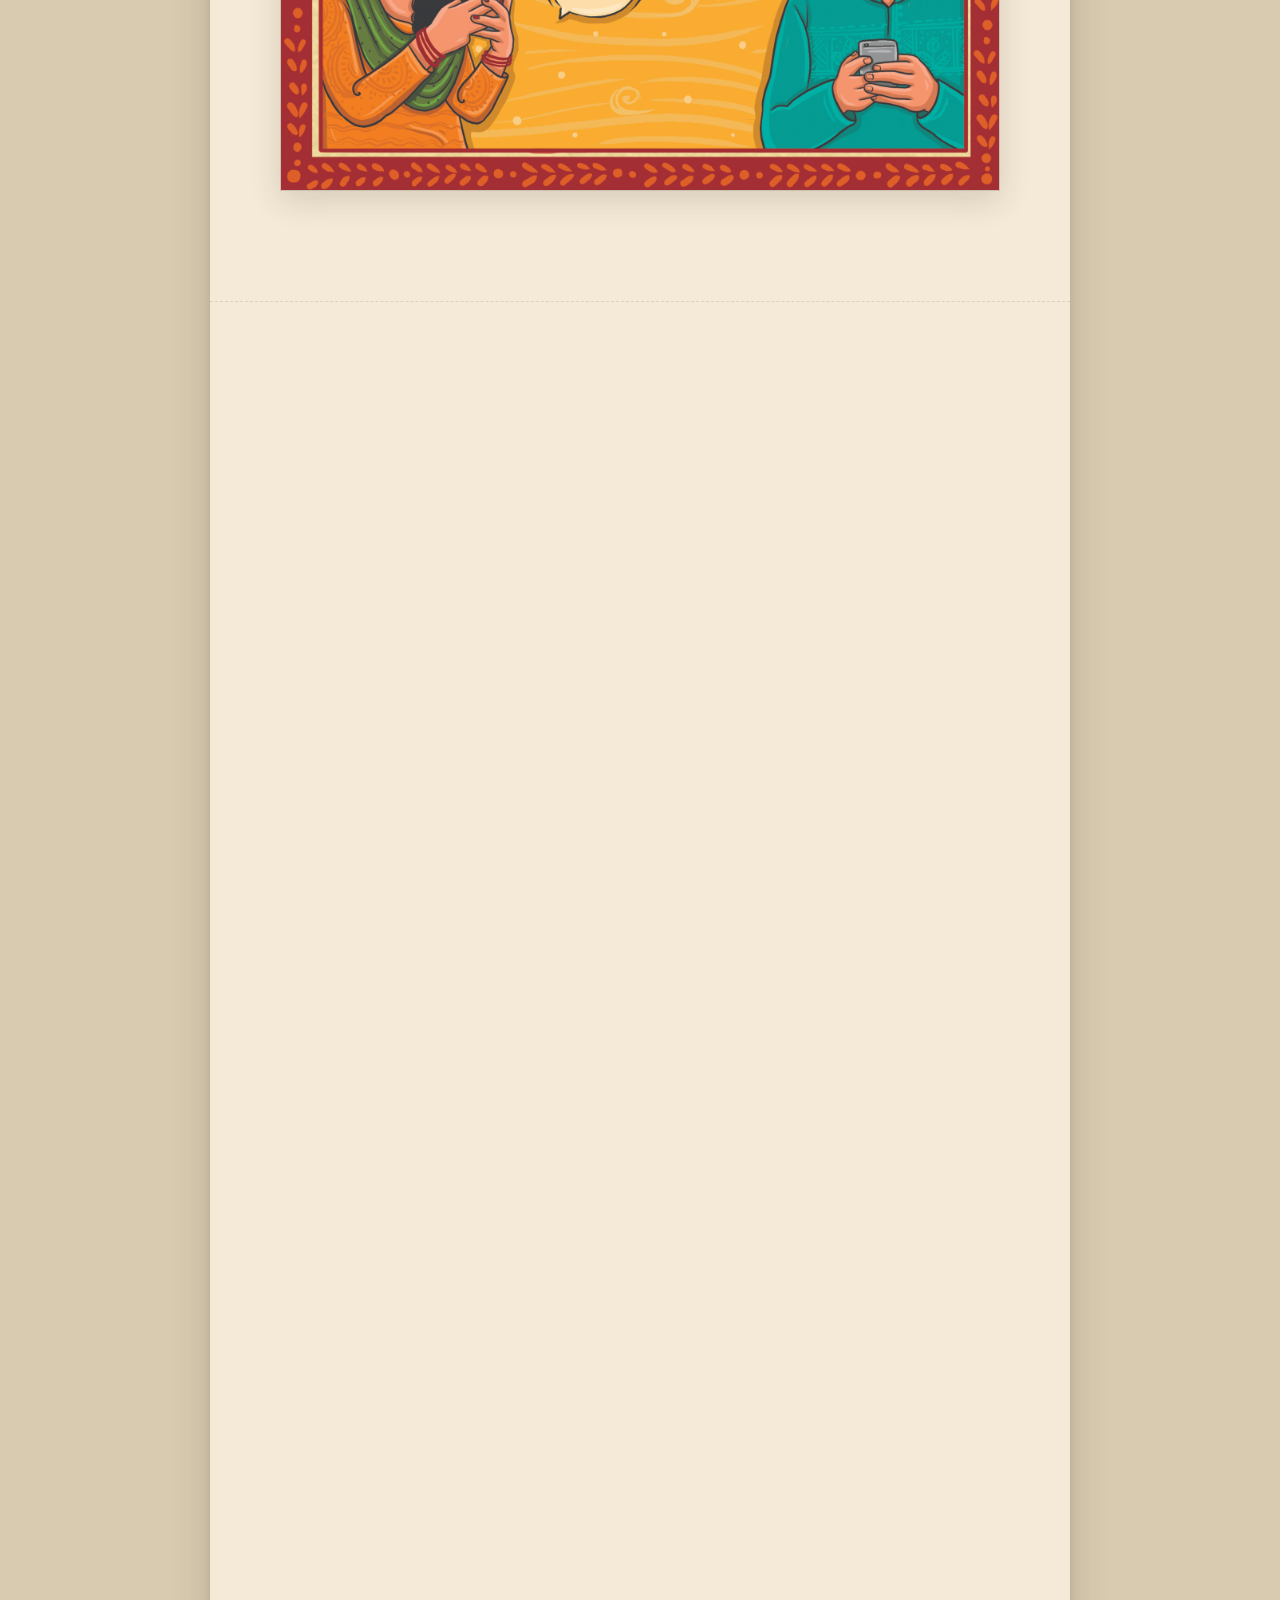
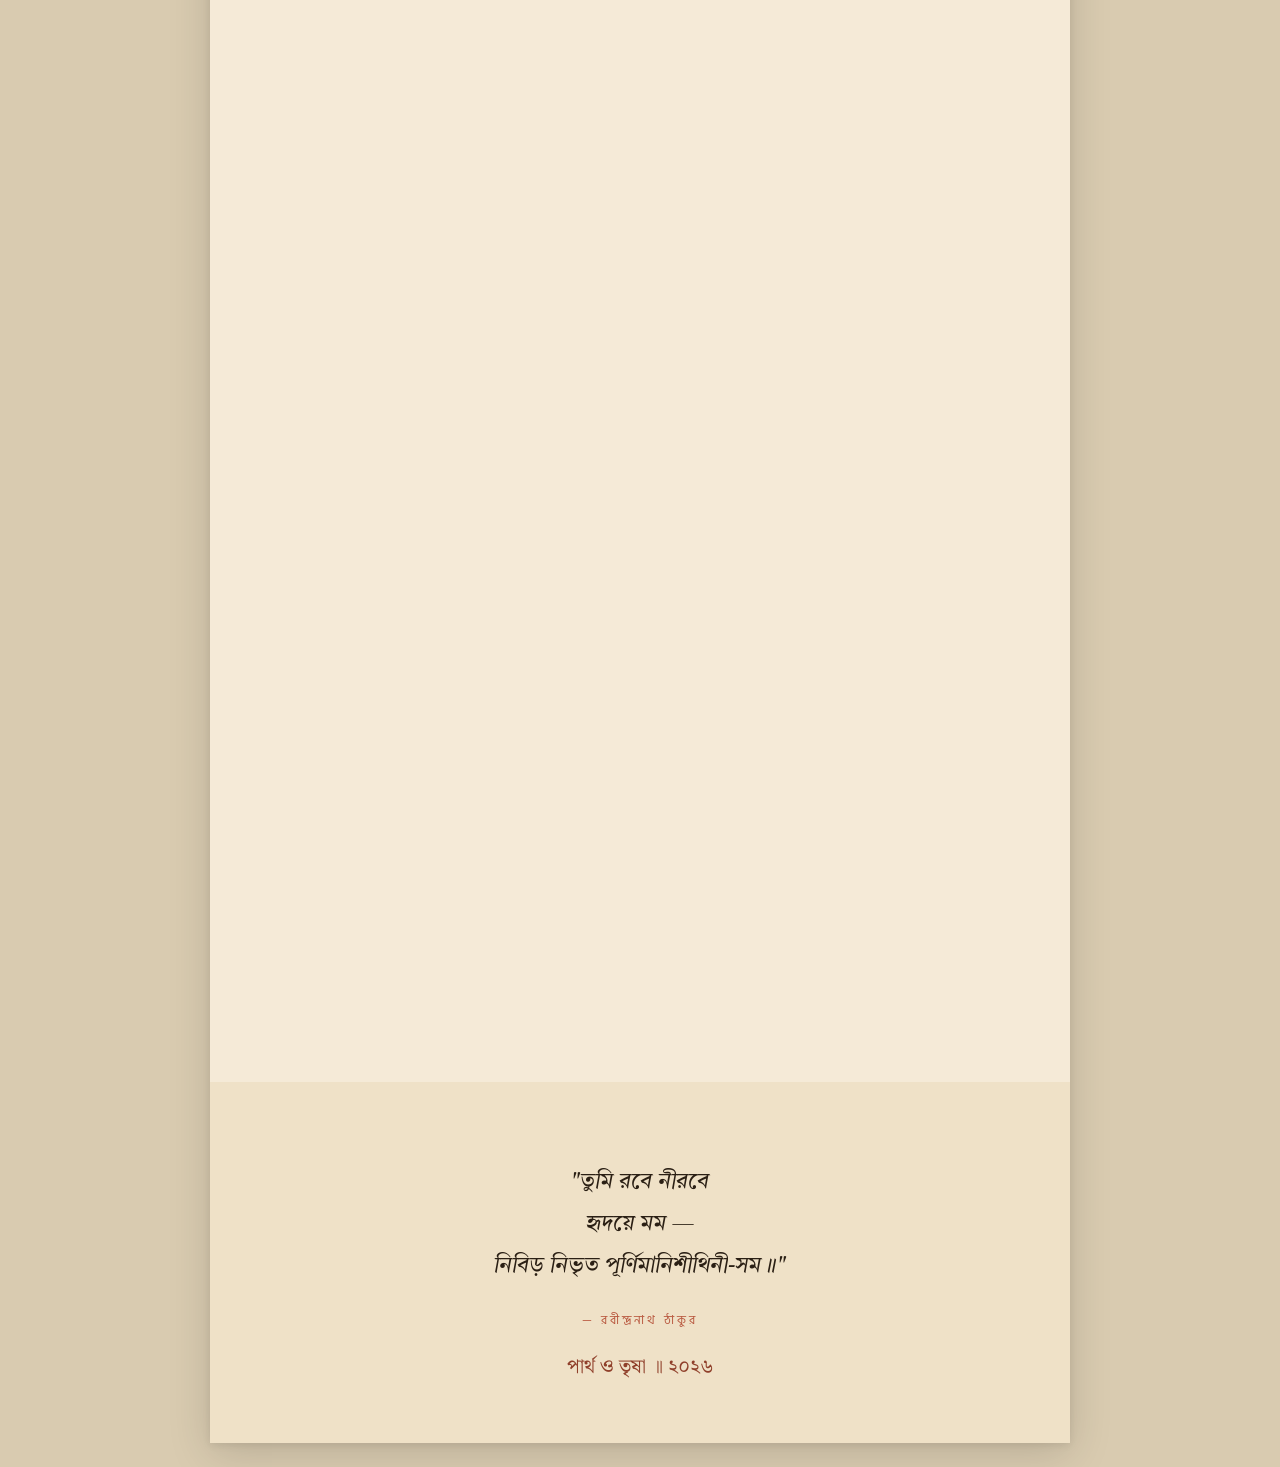
==== commit 246ef171: "feat: did optimizations" ====
--- a/invitations/1b095ccc57ca.html
+++ b/invitations/1b095ccc57ca.html
@@ -47,7 +47,7 @@
         </div>
       </div>
 
-      <div class="countdown" id="countdown" data-target="2026-05-03T20:30:00+06:00">
+      <!-- <div class="countdown" id="countdown" data-target="2026-05-03T20:30:00+06:00">
         <div class="unit"><div class="num" data-u="d">--</div><div class="lab">দিন</div></div>
         <div class="unit"><div class="num" data-u="h">--</div><div class="lab">ঘণ্টা</div></div>
         <div class="unit"><div class="num" data-u="m">--</div><div class="lab">মিনিট</div></div>
@@ -56,13 +56,13 @@
 
       <a href="#story" class="scroll-hint" aria-label="Scroll down">
         <span class="scroll-arrow">↓</span>
-      </a>
+      </a> -->
     </section>
 
     <!-- ============ OUR STORY ============ -->
     <section class="sec" id="story">
       <div class="sec-label">আমাদের কাহিনি · Our Story</div>
-      <h2 class="sec-title">দুটি <span class="em">নদীর</span> মিলন</h2>
+      <h2 class="sec-title">গল্পের <span class="em">শুরু</span></h2>
 
       <div class="story-verse-top">
         "আমার পরাণ যাহা চায়,<br/>
@@ -74,13 +74,13 @@
       </div>
 
       <div class="story-foot-note">
-        আজ সেই দুটি নদী এক হতে চলেছে — আপনাদের আশীর্বাদ আর ভালোবাসায় আমাদের এই নতুন পথচলা যেন পূর্ণ হয়ে ওঠে।
+        স্টেশনের সেই প্রথম দেখায়, চায়ের কাপের ধোঁয়ায় যে গল্পের শুরু; ধীরে ধীরে বেড়েছে তা অল্প কথায়, নীরবতায়, চিঠিতে, দীর্ঘ ফোনালাপ আর সুদীর্ঘ রাত্রিজাগায়। সময় বয়ে গেছে, কিন্তু অনুভূতির ডালাটা কেবল ভরেছে — একটু একটু করে, নিঃশব্দে, প্রতিদিন।
       </div>
     </section>
 
     <!-- ============ CLOSER ============ -->
     <section class="sec" id="closer">
-      <div class="sec-label">কাছে আসার গল্প · When Two Hearts Came Closer</div>
+      <div class="sec-label">একসাথে পথচলা · WALKING TOGETHER</div>
       <h2 class="sec-title">পথের <span class="em">সঙ্গী</span></h2>
       <div class="closer-wrap">
         <img class="closer-img" src="/assets/bus_both.jpg" alt="Partha & Trisha — closer"/>
@@ -90,7 +90,7 @@
     <!-- ============ FAMILY ============ -->
     <section class="sec" id="family">
       <div class="sec-label">পরিবার · Family</div>
-      <h2 class="sec-title">দুই <span class="em">পরিবারের</span> আশীর্বাদ</h2>
+      <h2 class="sec-title">পরিবারের <span class="em">আশীর্বাদ</span></h2>
       <div class="family-intro">
         <img class="family-img" src="/assets/intro.jpg" alt="Families"/>
       </div>
@@ -99,7 +99,7 @@
     <!-- ============ WEDDING DETAILS ============ -->
     <section class="sec" id="wedding">
       <div class="sec-label">শুভ পরিণয় · The Wedding</div>
-      <h2 class="sec-title">দুই <span class="em">শুভ</span>লগ্ন</h2>
+      <h2 class="sec-title">শুভ <span class="em">লগ্ন</span></h2>
 
       <div class="wed-verse-top">
         "আজি যত তারা তব আকাশে<br/>
@@ -118,7 +118,7 @@
     <!-- ============ GALLERY ============ -->
     <section class="sec gallery-sec" id="gallery">
       <div class="sec-label">ছবির অ্যালবাম · Gallery</div>
-      <h2 class="sec-title">স্মৃতির <span class="em">পাতায়</span> পাতায়</h2>
+      <h2 class="sec-title">স্মৃতির <span class="em">পাতায়</span></h2>
 
       <div class="music-player" id="musicPlayer">
         <button class="play-btn" id="playBtn" aria-label="Play music">▶</button>
@@ -130,12 +130,12 @@
       </div>
 
       <div class="gallery-wrap">
-        <div class="polaroid p1"><div class="pic"><img src="/assets/Engagement1.jpg" alt="Engagement"/></div><div class="cap">আংটিবদল, ২০২৫</div></div>
-        <div class="polaroid p2"><div class="pic"><img src="/assets/prewedding1.jpeg" alt="Pre-wedding"/></div><div class="cap">শান্তিনিকেতন</div></div>
-        <div class="polaroid p3"><div class="pic"><img src="/assets/Engagement2.jpeg" alt="Portrait"/></div><div class="cap">আমরা দুজন</div></div>
-        <div class="polaroid p4"><div class="pic"><img src="/assets/prewedding2.jpeg" alt="Candid"/></div><div class="cap">সকালের চা</div></div>
-        <div class="polaroid p5"><div class="pic"><img src="/assets/Engagement3.jpeg" alt="Outdoor"/></div><div class="cap">গঙ্গার ঘাটে</div></div>
-        <div class="polaroid p6"><div class="pic"><img src="/assets/prewedding3.jpeg" alt="Laughter"/></div><div class="cap">প্রথম দেখা</div></div>
+        <div class="polaroid p1"><div class="pic"><img src="/assets/Engagement1.jpg" alt="Engagement"/></div><div class="cap">পথের পাঁচালী</div></div>
+        <div class="polaroid p2"><div class="pic"><img src="/assets/prewedding1.jpeg" alt="Pre-wedding"/></div><div class="cap">কাছে আসা</div></div>
+        <div class="polaroid p3"><div class="pic"><img src="/assets/Engagement2.jpeg" alt="Portrait"/></div><div class="cap">আংটিবদল</div></div>
+        <div class="polaroid p4"><div class="pic"><img src="/assets/prewedding2.jpeg" alt="Candid"/></div><div class="cap">অন্তহীন</div></div>
+        <div class="polaroid p5"><div class="pic"><img src="/assets/Engagement3.jpeg" alt="Outdoor"/></div><div class="cap">সন্ধি</div></div>
+        <div class="polaroid p6"><div class="pic"><img src="/assets/prewedding3.jpeg" alt="Laughter"/></div><div class="cap">বেলাশেষে</div></div>
       </div>
     </section>
 
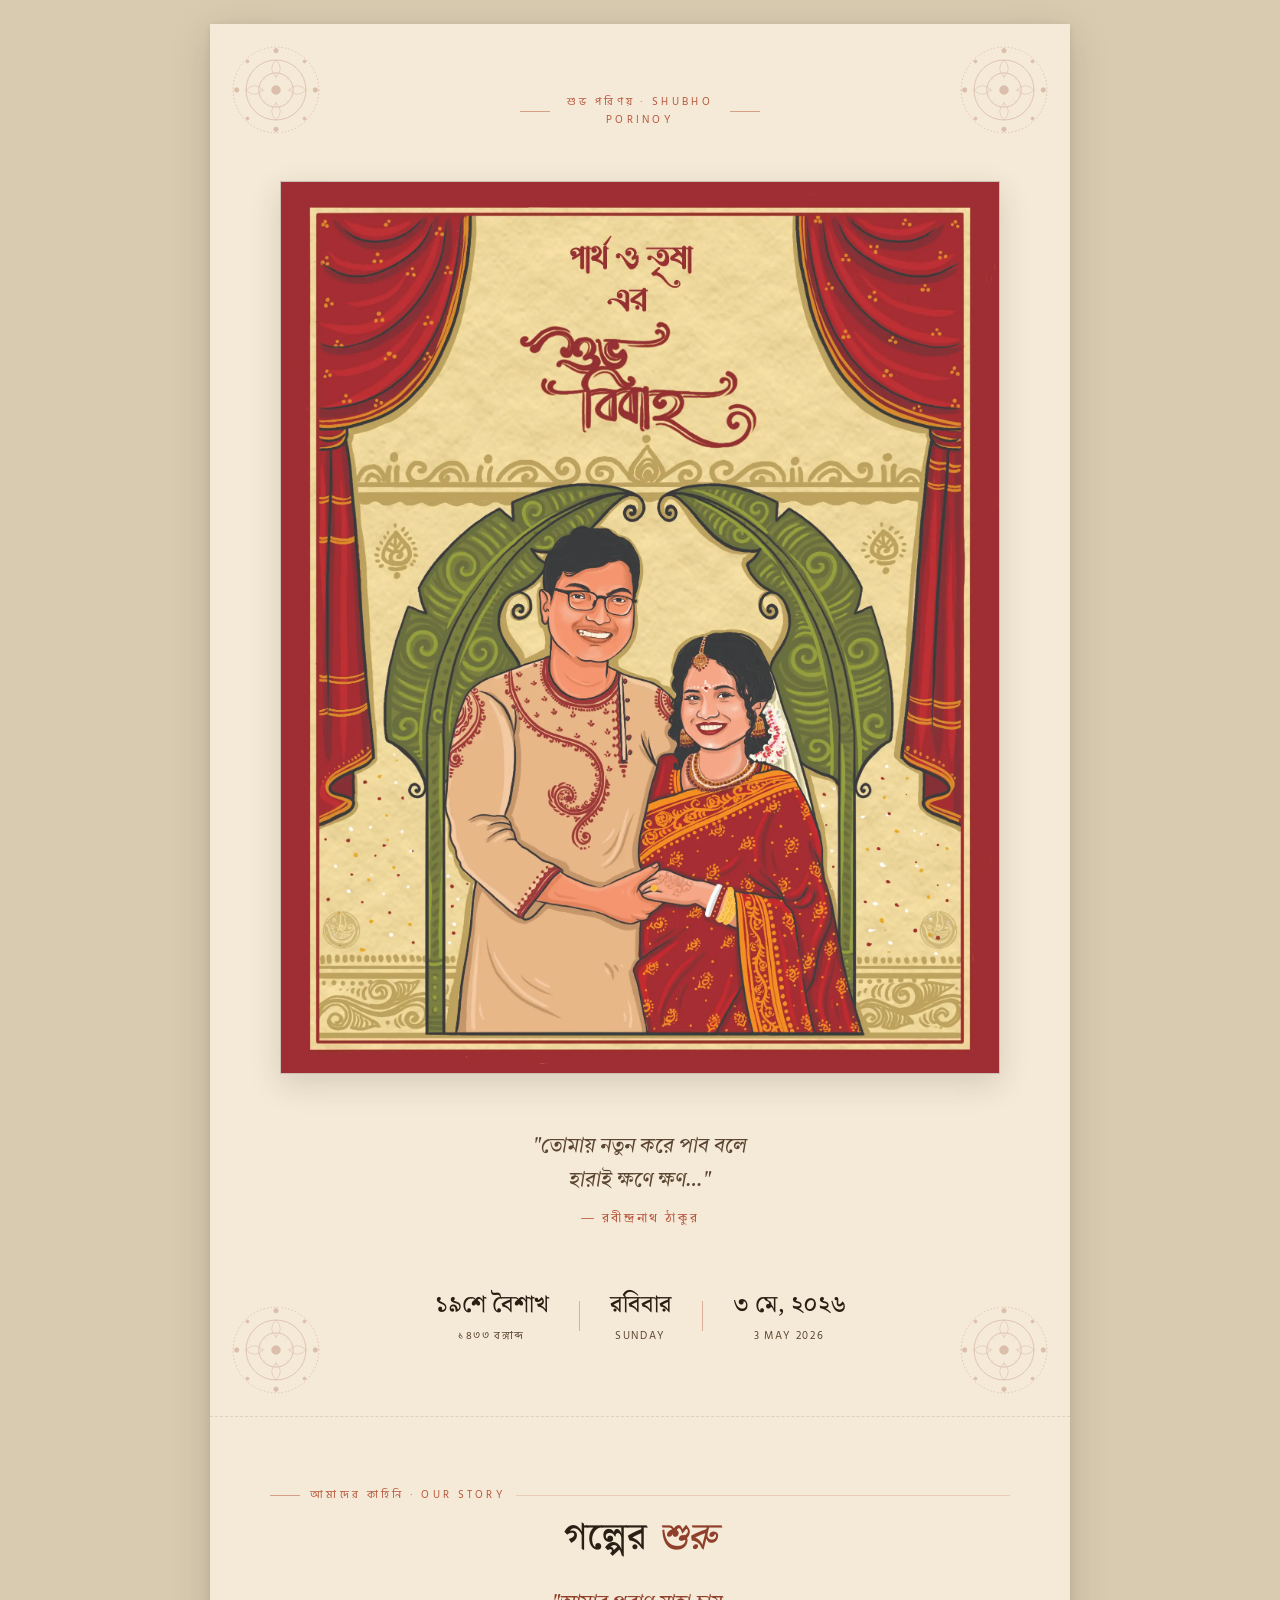
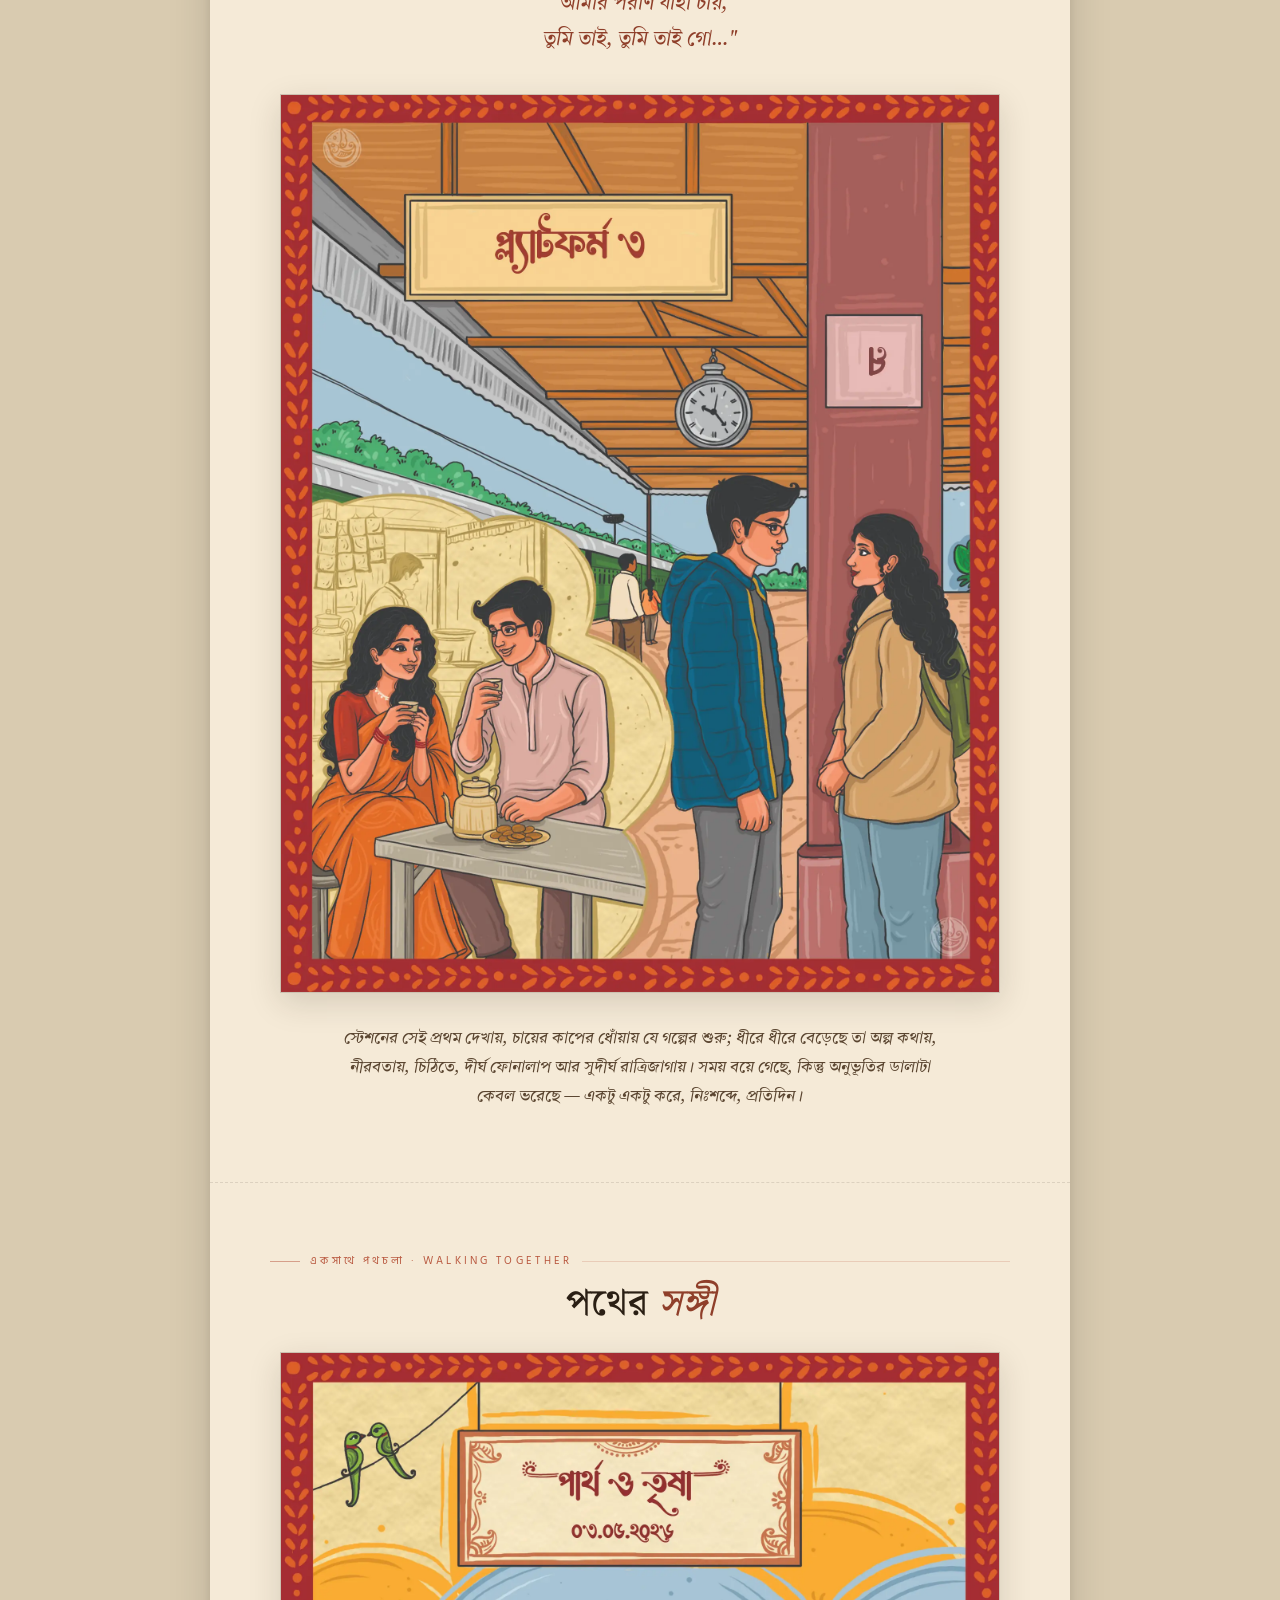
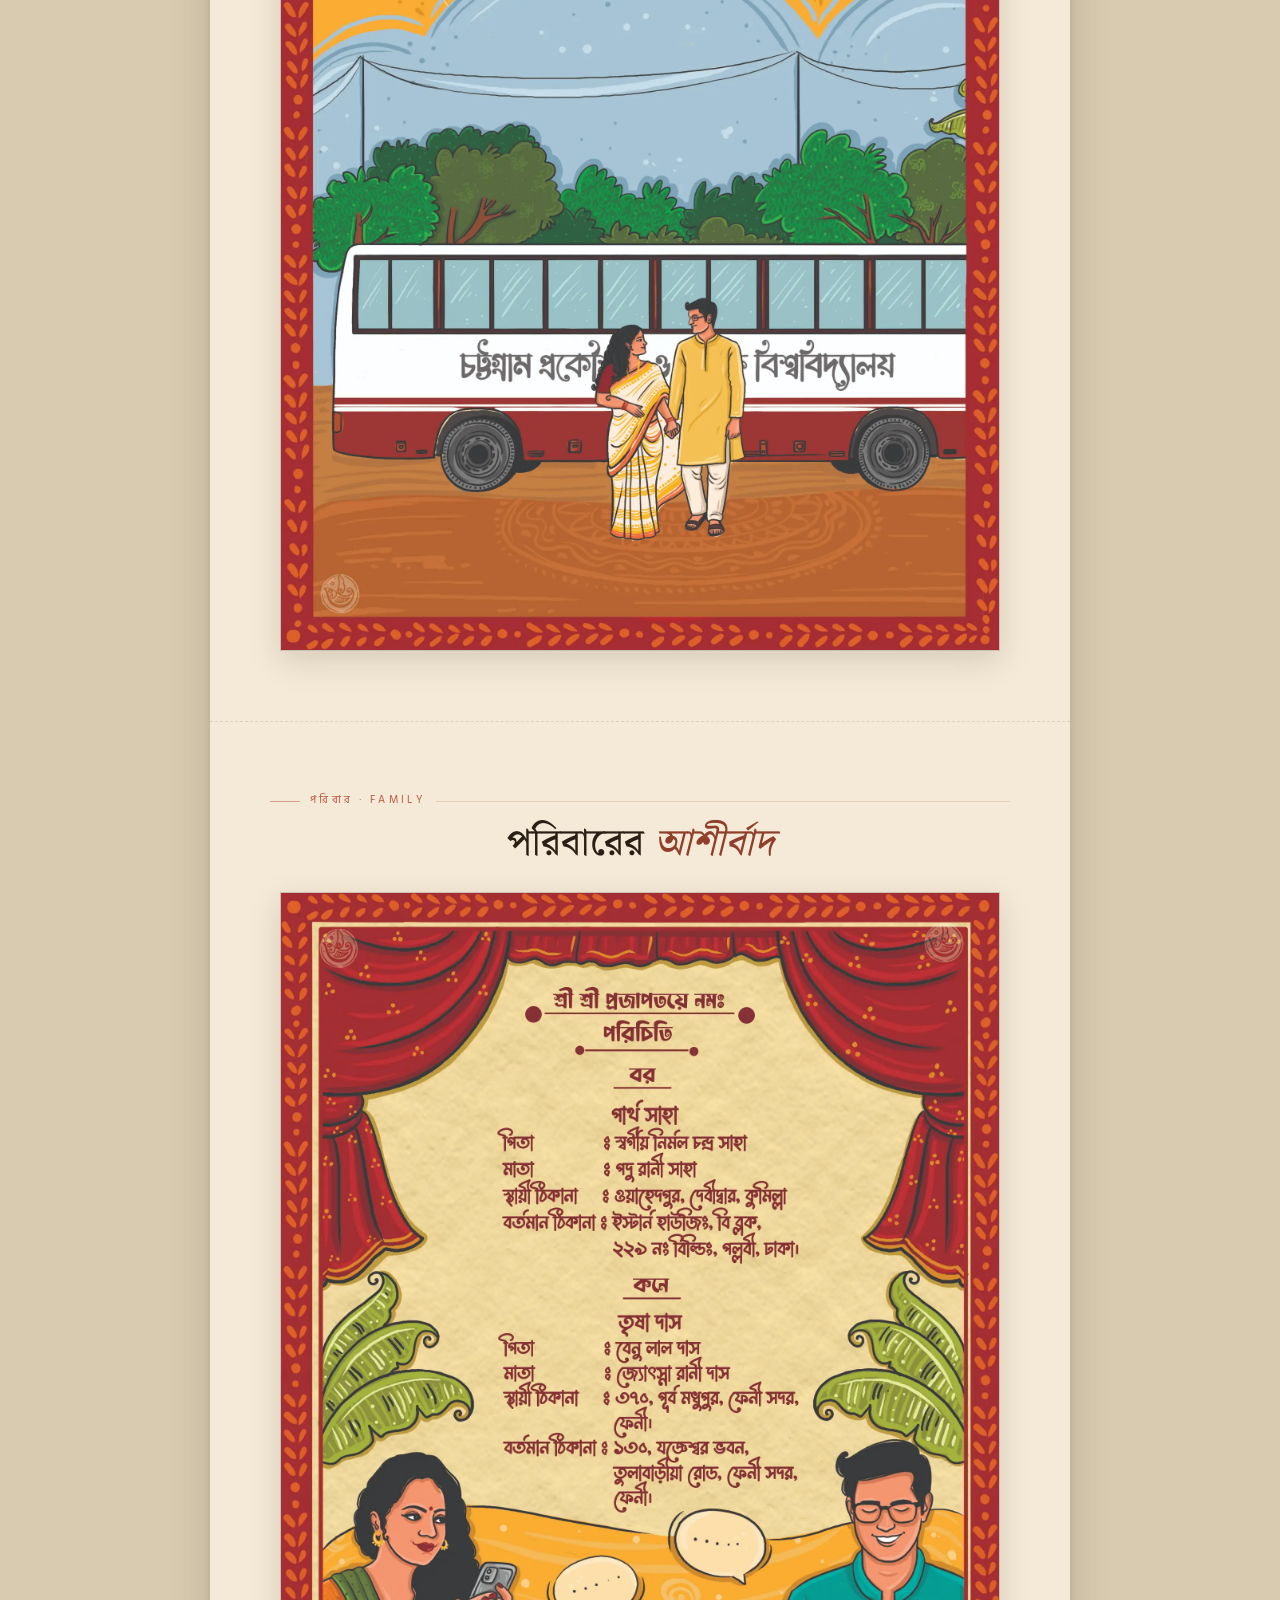
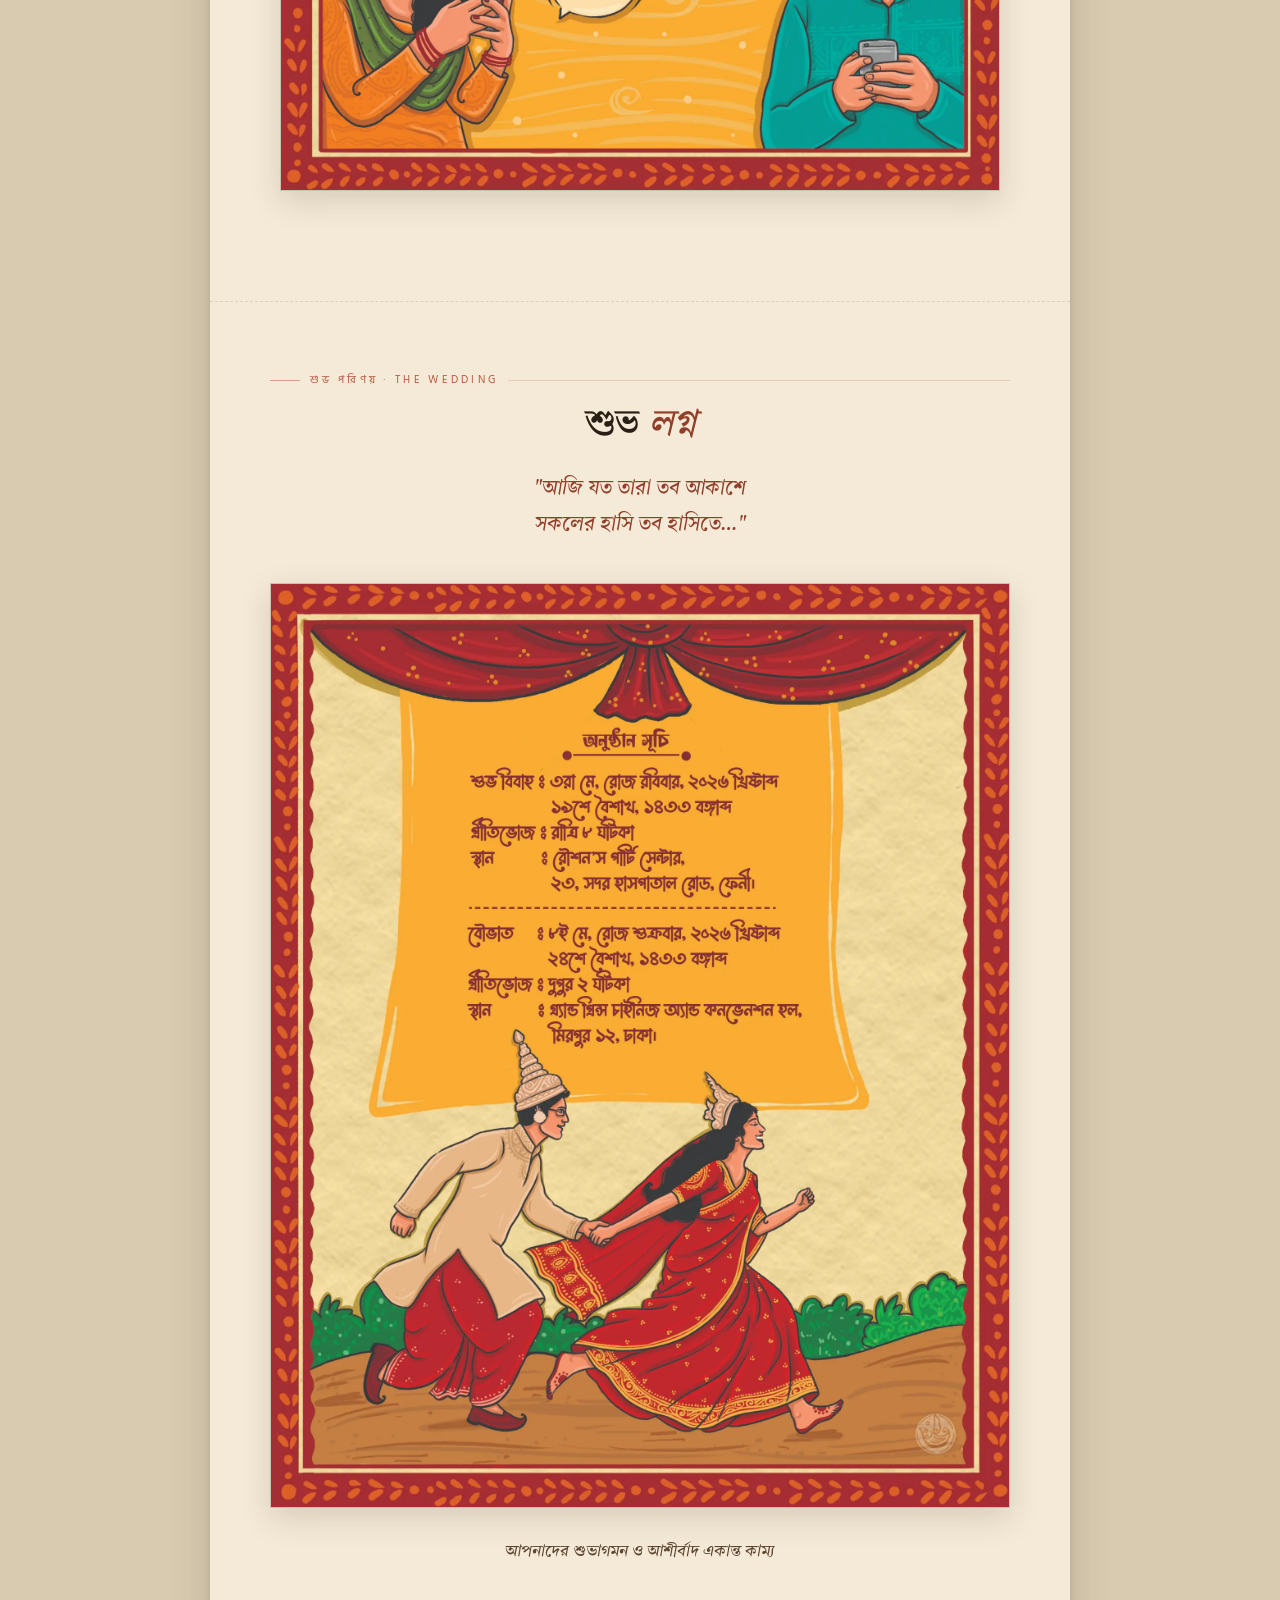
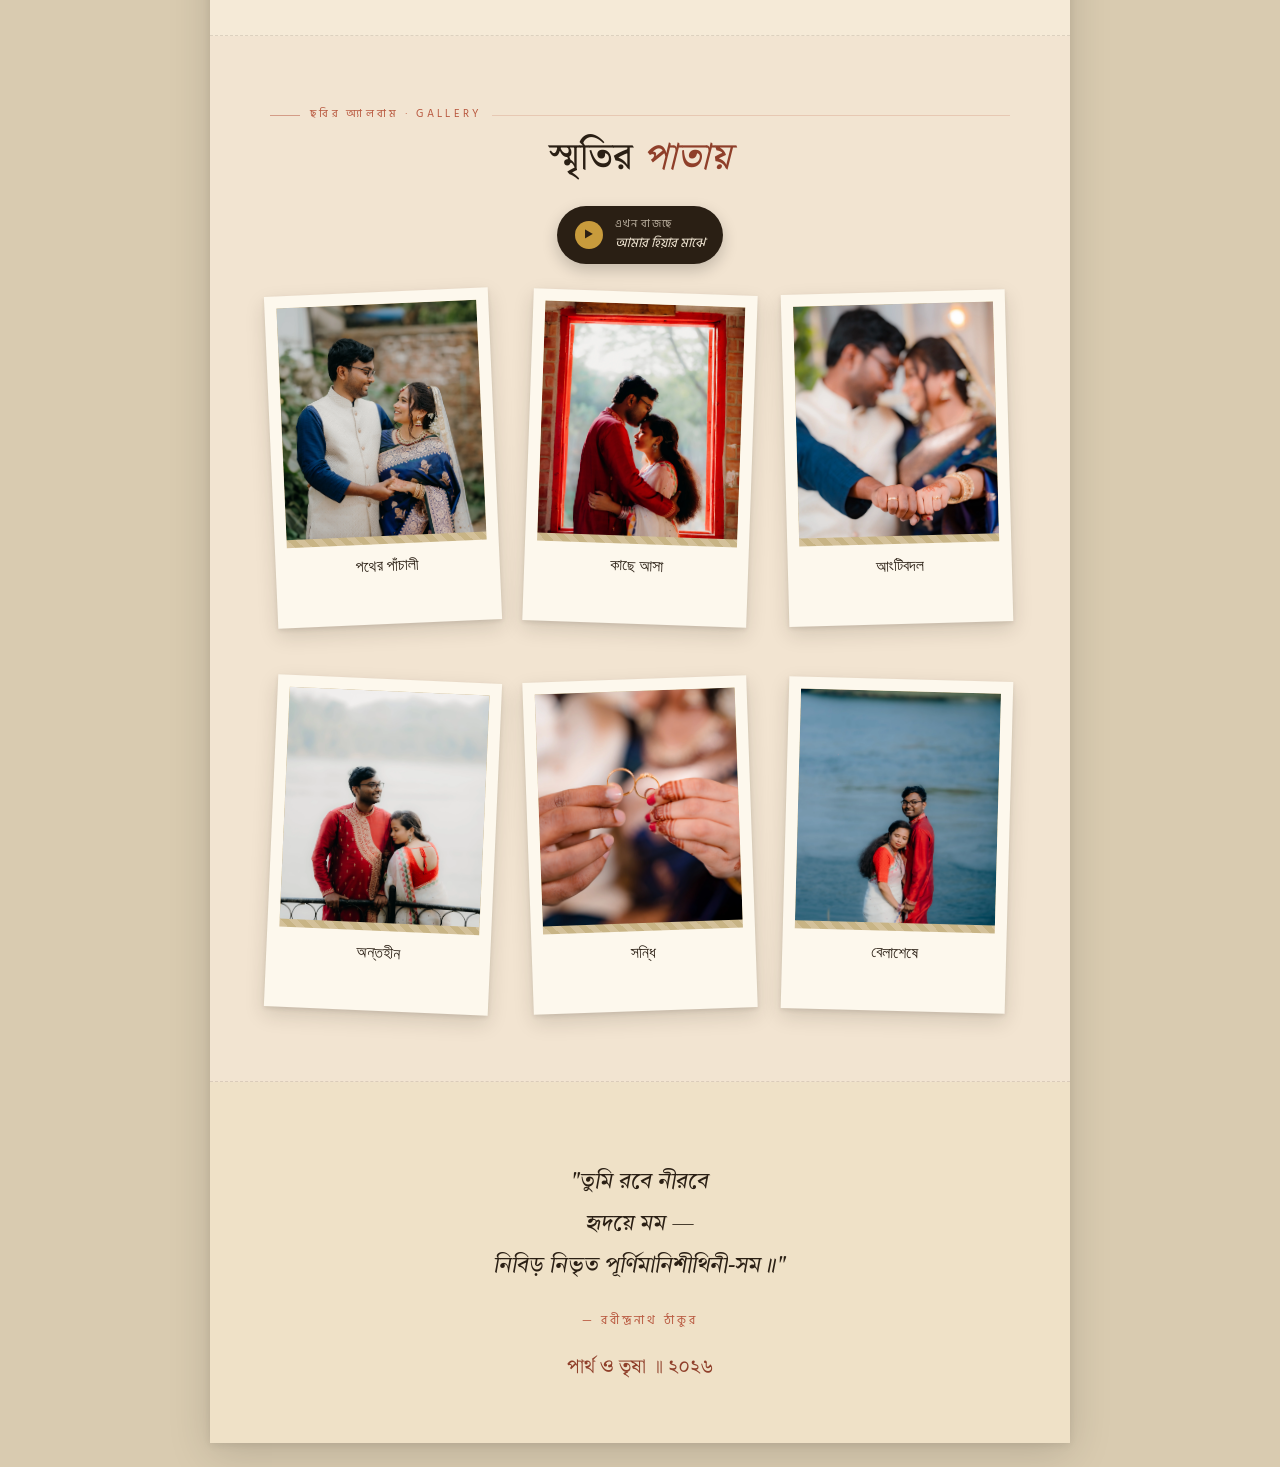
==== commit a44b16f3: "perf: switch image assets from jpg/jpeg to webp Replaces all image references in the three invitatio" ====
--- a/invitations/1b095ccc57ca.html
+++ b/invitations/1b095ccc57ca.html
@@ -23,7 +23,7 @@
 
       <div class="sec-label hero-label">শুভ পরিণয় · Shubho Porinoy</div>
 
-      <img class="cover" src="/assets/cover.jpg" alt="Partha & Trisha"/>
+      <img class="cover" src="/assets/cover.webp" alt="Partha & Trisha"/>
 
       <p class="tagline">
         "তোমায় নতুন করে পাব বলে <br/> হারাই ক্ষণে ক্ষণ…"
@@ -70,7 +70,7 @@
       </div>
 
       <div class="story-image">
-        <img class="story-img" src="/assets/platform.jpg" alt="Partha & Trisha"/>
+        <img class="story-img" src="/assets/platform.webp" alt="Partha & Trisha"/>
       </div>
 
       <div class="story-foot-note">
@@ -83,7 +83,7 @@
       <div class="sec-label">একসাথে পথচলা · WALKING TOGETHER</div>
       <h2 class="sec-title">পথের <span class="em">সঙ্গী</span></h2>
       <div class="closer-wrap">
-        <img class="closer-img" src="/assets/bus_both.jpg" alt="Partha & Trisha — closer"/>
+        <img class="closer-img" src="/assets/bus_both.webp" alt="Partha & Trisha — closer"/>
       </div>
     </section>
 
@@ -92,7 +92,7 @@
       <div class="sec-label">পরিবার · Family</div>
       <h2 class="sec-title">পরিবারের <span class="em">আশীর্বাদ</span></h2>
       <div class="family-intro">
-        <img class="family-img" src="/assets/intro.jpg" alt="Families"/>
+        <img class="family-img" src="/assets/intro.webp" alt="Families"/>
       </div>
     </section>
 
@@ -107,7 +107,7 @@
       </div>
 
       <div class="wed-schedule">
-        <img class="wed-schedule-img" src="/assets/schedule_both.jpg" alt="Wedding & Reception schedule"/>
+        <img class="wed-schedule-img" src="/assets/schedule_both.webp" alt="Wedding & Reception schedule"/>
       </div>
 
       <div class="wed-foot-note">
@@ -130,12 +130,12 @@
       </div>
 
       <div class="gallery-wrap">
-        <div class="polaroid p1"><div class="pic"><img src="/assets/Engagement1.jpg" alt="Engagement"/></div><div class="cap">পথের পাঁচালী</div></div>
-        <div class="polaroid p2"><div class="pic"><img src="/assets/prewedding1.jpeg" alt="Pre-wedding"/></div><div class="cap">কাছে আসা</div></div>
-        <div class="polaroid p3"><div class="pic"><img src="/assets/Engagement2.jpeg" alt="Portrait"/></div><div class="cap">আংটিবদল</div></div>
-        <div class="polaroid p4"><div class="pic"><img src="/assets/prewedding2.jpeg" alt="Candid"/></div><div class="cap">অন্তহীন</div></div>
-        <div class="polaroid p5"><div class="pic"><img src="/assets/Engagement3.jpeg" alt="Outdoor"/></div><div class="cap">সন্ধি</div></div>
-        <div class="polaroid p6"><div class="pic"><img src="/assets/prewedding3.jpeg" alt="Laughter"/></div><div class="cap">বেলাশেষে</div></div>
+        <div class="polaroid p1"><div class="pic"><img src="/assets/Engagement1.webp" alt="Engagement"/></div><div class="cap">পথের পাঁচালী</div></div>
+        <div class="polaroid p2"><div class="pic"><img src="/assets/prewedding1.webp" alt="Pre-wedding"/></div><div class="cap">কাছে আসা</div></div>
+        <div class="polaroid p3"><div class="pic"><img src="/assets/Engagement2.webp" alt="Portrait"/></div><div class="cap">আংটিবদল</div></div>
+        <div class="polaroid p4"><div class="pic"><img src="/assets/prewedding2.webp" alt="Candid"/></div><div class="cap">অন্তহীন</div></div>
+        <div class="polaroid p5"><div class="pic"><img src="/assets/Engagement3.webp" alt="Outdoor"/></div><div class="cap">সন্ধি</div></div>
+        <div class="polaroid p6"><div class="pic"><img src="/assets/prewedding3.webp" alt="Laughter"/></div><div class="cap">বেলাশেষে</div></div>
       </div>
     </section>
 
